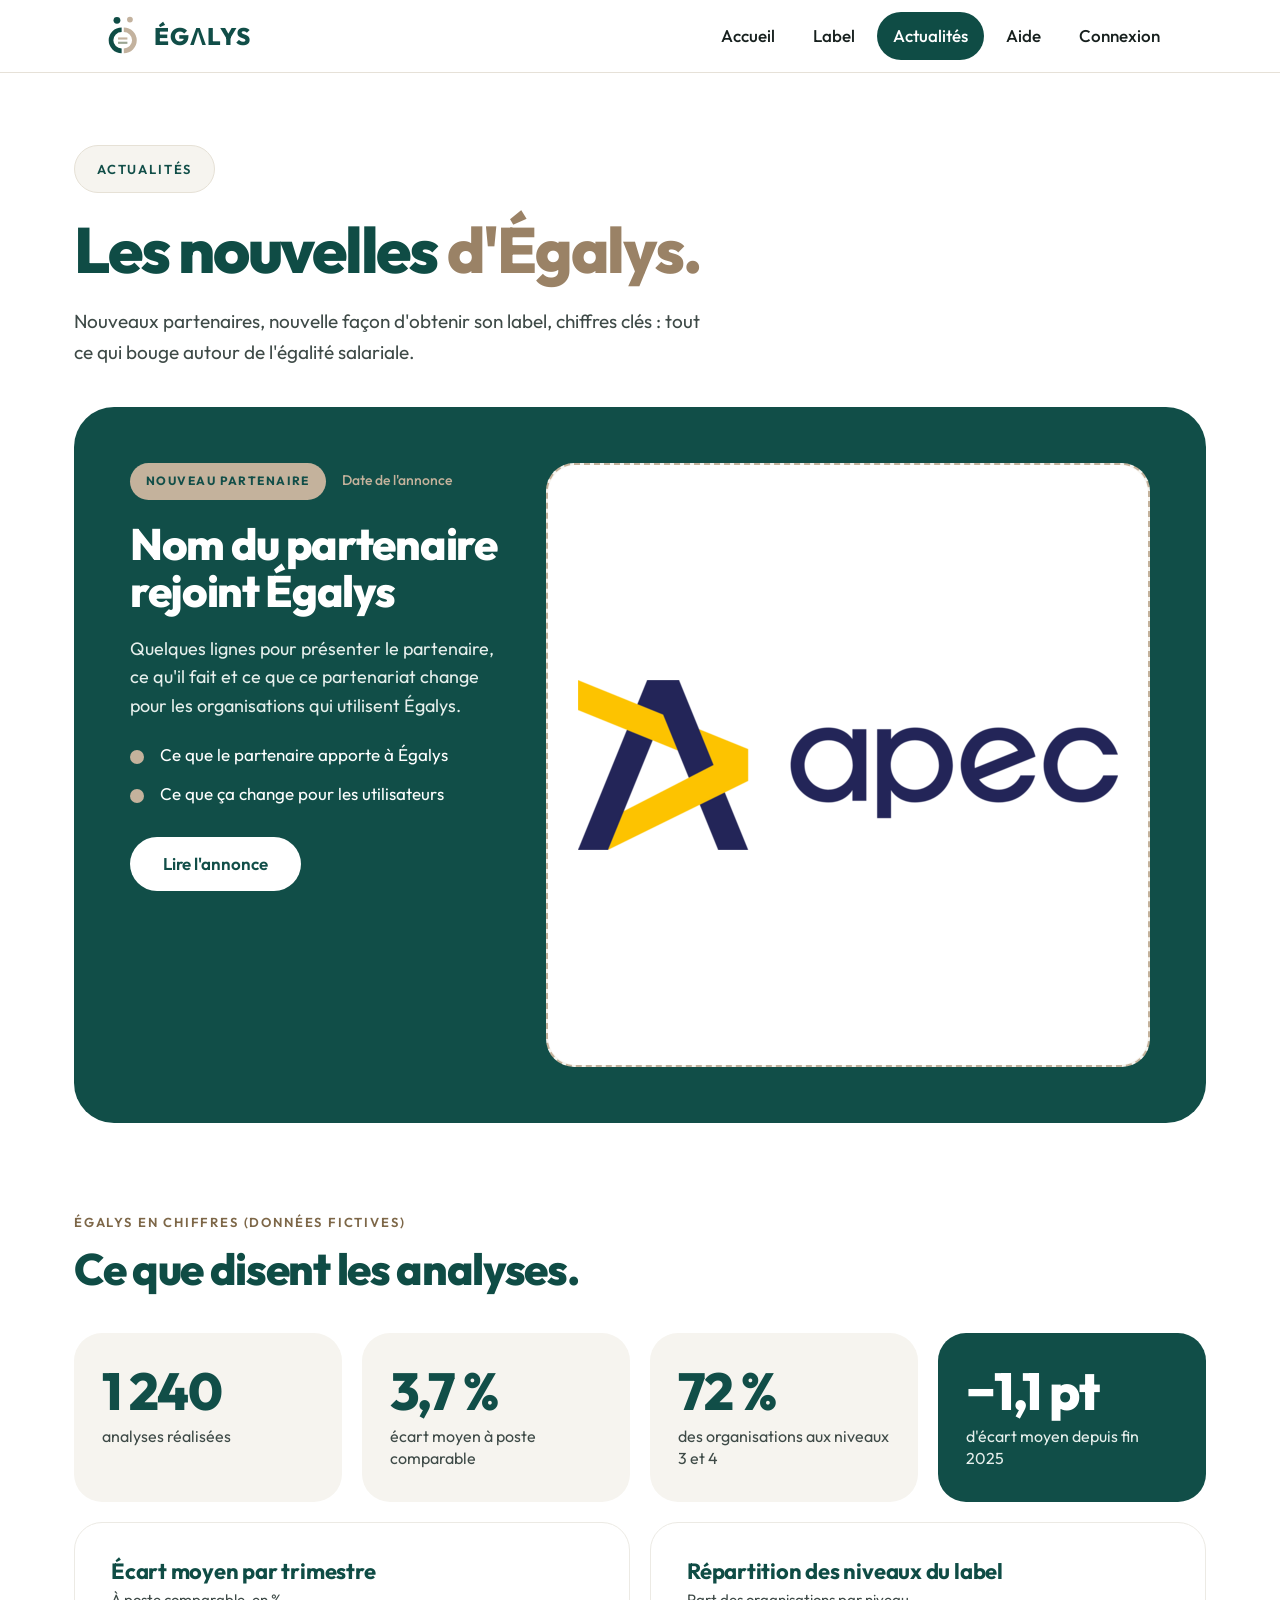
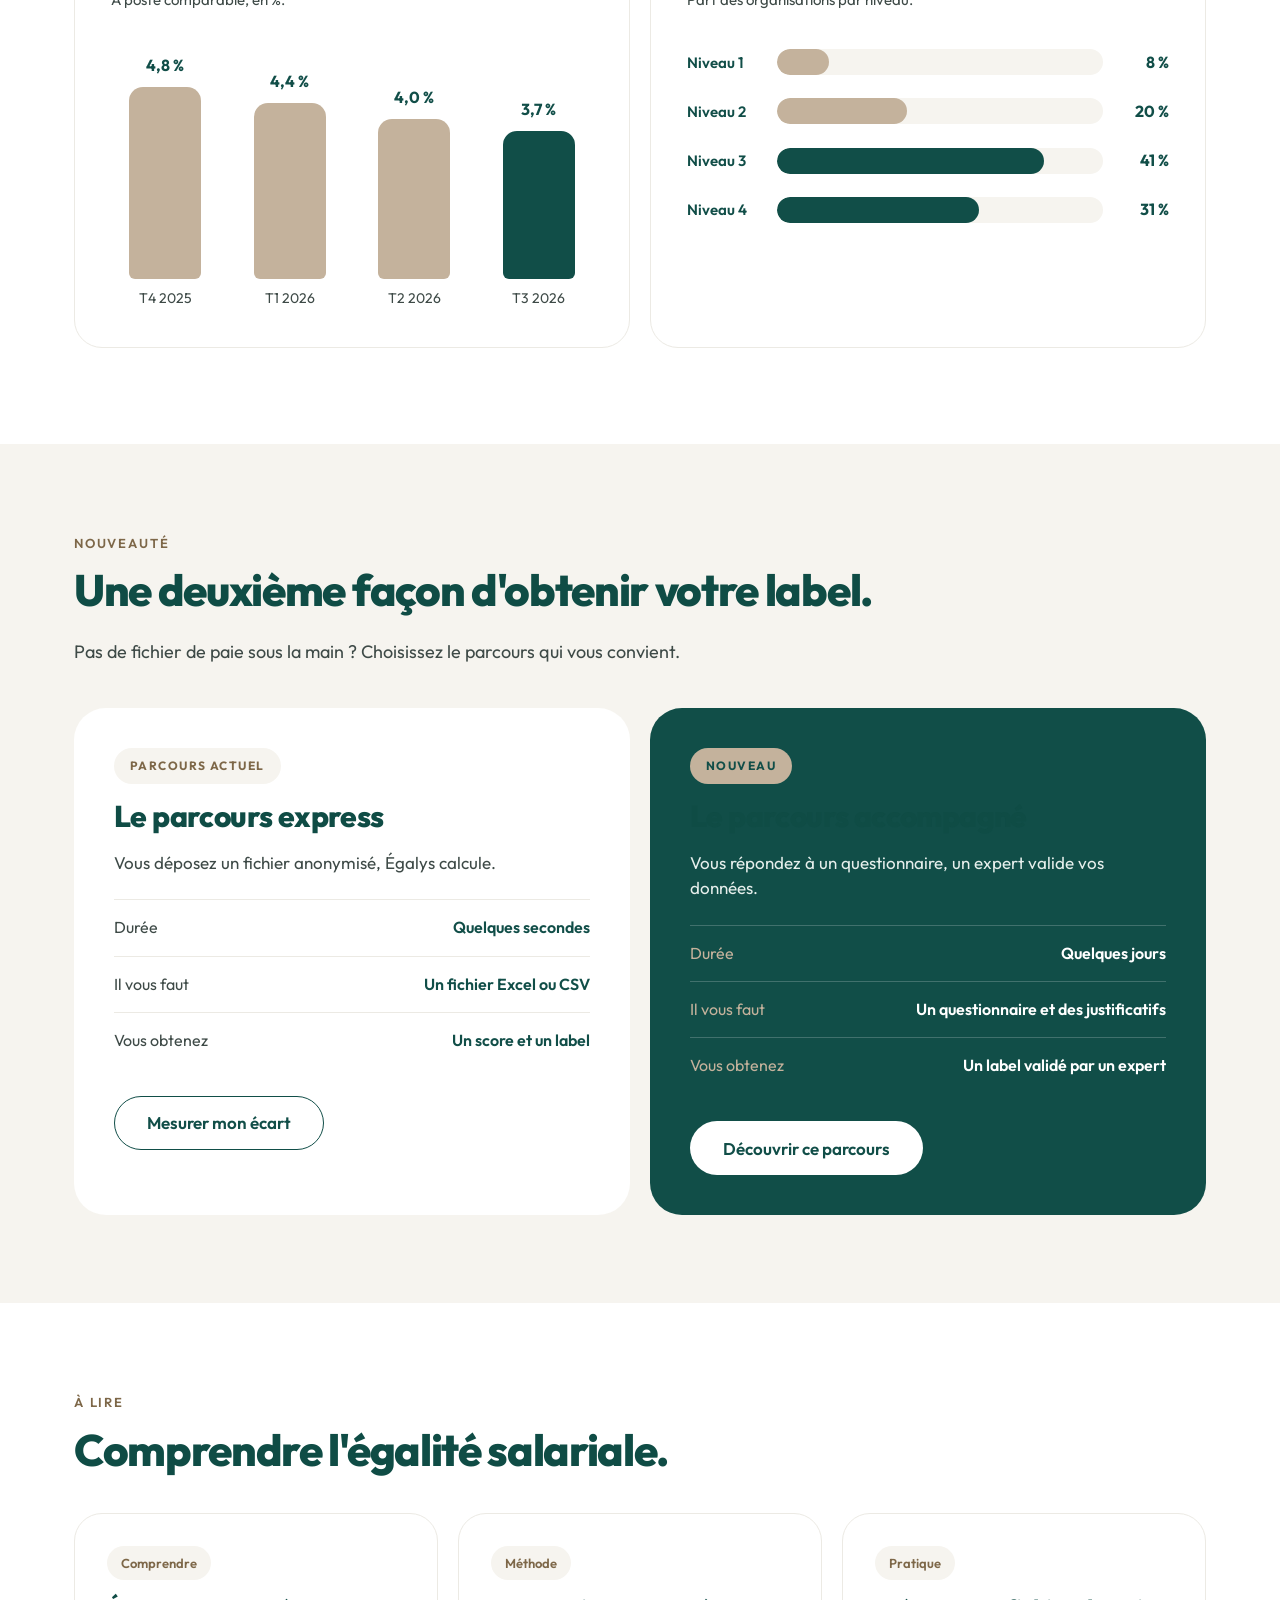
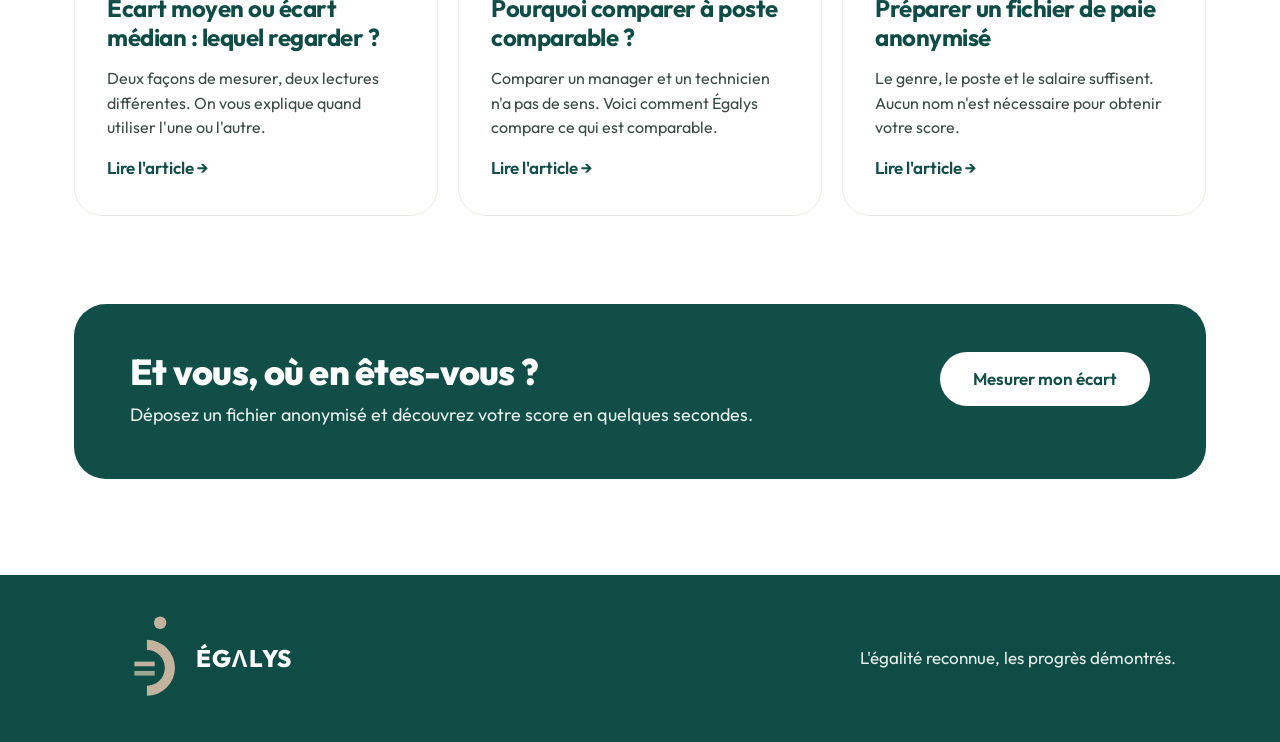
==== actualites.html @ 4d16e264 "Ajout : actualités" ====
<!DOCTYPE html>
<html lang="fr">
<head>
  <meta charset="UTF-8">
  <meta name="viewport" content="width=device-width, initial-scale=1">
  <title>Égalys – Actualités</title>
  <link rel="preconnect" href="https://fonts.googleapis.com">
  <link rel="preconnect" href="https://fonts.gstatic.com" crossorigin>
  <link href="https://fonts.googleapis.com/css2?family=Outfit:wght@400;500;600;700;800&display=swap" rel="stylesheet">
  <link rel="stylesheet" href="login.css">
  <link rel="stylesheet" href="style.css">
</head>
<body>

  <header>
      <div class="w">
        <nav aria-label="Navigation principale">
          <a class="brand" href="index.html" aria-label="Égalys, label">
            <img src="logo.svg" alt="Logo Egalys">
            <span aria-hidden="true">ÉGΛLYS</span></a>
          <div class="nl">
            <a href="/">Accueil</a>
            <a href="label.html">Label</a>
            <a href="actualites.html" class="on" aria-current="page">Actualités</a>
            <a href="aide.html">Aide</a>
            <a href="login.html">Connexion</a>
          </div>
        </nav>
      </div>
    </header>

  <main>

    <section class="container intro">
      <span class="badge">ACTUALITÉS</span>
      <h1 class="intro__title">Les nouvelles <span class="accent">d'Égalys.</span></h1>
      <p class="intro__text">Nouveaux partenaires, nouvelle façon d'obtenir son label, chiffres clés : tout ce qui bouge autour de l'égalité salariale.</p>
    </section>

    <section class="container section section--tight" aria-labelledby="partner-title">
      <article class="partner">
        <div class="partner__content">
          <p class="partner__meta">
            <span class="partner__tag">NOUVEAU PARTENAIRE</span>
            <span class="partner__date">Date de l'annonce</span>
          </p>
          <h2 id="partner-title" class="partner__title">Nom du partenaire rejoint Égalys</h2>
          <p class="partner__text">Quelques lignes pour présenter le partenaire, ce qu'il fait et ce que ce partenariat change pour les organisations qui utilisent Égalys.</p>
          <ul class="partner__points">
            <li>Ce que le partenaire apporte à Égalys</li>
            <li>Ce que ça change pour les utilisateurs</li>
          </ul>
          <a href="#" class="btn btn--light">Lire l'annonce</a>
        </div>
        <div class="partner__logo" role="img" aria-label="Emplacement du logo du partenaire">
          <img src="apec.png" alt="Logo apec">
        </div>
      </article>
    </section>

    <section class="container section" aria-labelledby="stats-title">
      <p class="eyebrow">ÉGALYS EN CHIFFRES (DONNÉES FICTIVES)</p>
      <h2 id="stats-title" class="section__title">Ce que disent les analyses.</h2>

      <div class="stats">
        <div class="stat">
          <span class="stat__value">1 240</span>
          <span class="stat__label">analyses réalisées</span>
        </div>
        <div class="stat">
          <span class="stat__value">3,7 %</span>
          <span class="stat__label">écart moyen à poste comparable</span>
        </div>
        <div class="stat">
          <span class="stat__value">72 %</span>
          <span class="stat__label">des organisations aux niveaux 3 et 4</span>
        </div>
        <div class="stat stat--dark">
          <span class="stat__value">−1,1 pt</span>
          <span class="stat__label">d'écart moyen depuis fin 2025</span>
        </div>
      </div>

      <div class="charts">
        <div class="chart-card">
          <h3 class="chart-card__title">Écart moyen par trimestre</h3>
          <p class="chart-card__sub">À poste comparable, en %.</p>
          <div class="vbars">
            <div class="vbar">
              <span class="vbar__value">4,8 %</span>
              <span class="vbar__bar vbar__bar--1"></span>
              <span class="vbar__label">T4 2025</span>
            </div>
            <div class="vbar">
              <span class="vbar__value">4,4 %</span>
              <span class="vbar__bar vbar__bar--2"></span>
              <span class="vbar__label">T1 2026</span>
            </div>
            <div class="vbar">
              <span class="vbar__value">4,0 %</span>
              <span class="vbar__bar vbar__bar--3"></span>
              <span class="vbar__label">T2 2026</span>
            </div>
            <div class="vbar">
              <span class="vbar__value">3,7 %</span>
              <span class="vbar__bar vbar__bar--4 vbar__bar--accent"></span>
              <span class="vbar__label">T3 2026</span>
            </div>
          </div>
        </div>

        <div class="chart-card">
          <h3 class="chart-card__title">Répartition des niveaux du label</h3>
          <p class="chart-card__sub">Part des organisations par niveau.</p>
          <div class="hbars">
            <div class="hbar">
              <span class="hbar__label">Niveau 1</span>
              <span class="hbar__track"><span class="hbar__fill hbar__fill--n1"></span></span>
              <span class="hbar__value">8 %</span>
            </div>
            <div class="hbar">
              <span class="hbar__label">Niveau 2</span>
              <span class="hbar__track"><span class="hbar__fill hbar__fill--n2"></span></span>
              <span class="hbar__value">20 %</span>
            </div>
            <div class="hbar">
              <span class="hbar__label">Niveau 3</span>
              <span class="hbar__track"><span class="hbar__fill hbar__fill--n3"></span></span>
              <span class="hbar__value">41 %</span>
            </div>
            <div class="hbar">
              <span class="hbar__label">Niveau 4</span>
              <span class="hbar__track"><span class="hbar__fill hbar__fill--n4"></span></span>
              <span class="hbar__value">31 %</span>
            </div>
          </div>
        </div>
      </div>
    </section>

    <section class="band" aria-labelledby="method-title">
      <div class="container">
        <p class="eyebrow">NOUVEAUTÉ</p>
        <h2 id="method-title" class="section__title">Une deuxième façon d'obtenir votre label.</h2>
        <p class="band__intro">Pas de fichier de paie sous la main ? Choisissez le parcours qui vous convient.</p>

        <div class="methods">
          <article class="method">
            <span class="method__tag">PARCOURS ACTUEL</span>
            <h3 class="method__title">Le parcours express</h3>
            <p class="method__text">Vous déposez un fichier anonymisé, Égalys calcule.</p>
            <dl class="method__facts">
              <div class="method__fact"><dt>Durée</dt><dd>Quelques secondes</dd></div>
              <div class="method__fact"><dt>Il vous faut</dt><dd>Un fichier Excel ou CSV</dd></div>
              <div class="method__fact"><dt>Vous obtenez</dt><dd>Un score et un label</dd></div>
            </dl>
            <a href="/analyser" class="btn btn--outline">Mesurer mon écart</a>
          </article>

          <article class="method method--new">
            <span class="method__tag method__tag--new">NOUVEAU</span>
            <h3 class="method__title">Le parcours accompagné</h3>
            <p class="method__text">Vous répondez à un questionnaire, un expert valide vos données.</p>
            <dl class="method__facts">
              <div class="method__fact"><dt>Durée</dt><dd>Quelques jours</dd></div>
              <div class="method__fact"><dt>Il vous faut</dt><dd>Un questionnaire et des justificatifs</dd></div>
              <div class="method__fact"><dt>Vous obtenez</dt><dd>Un label validé par un expert</dd></div>
            </dl>
            <a href="#" class="btn btn--light">Découvrir ce parcours</a>
          </article>
        </div>
      </div>
    </section>

    <section class="container section" aria-labelledby="articles-title">
      <p class="eyebrow">À LIRE</p>
      <h2 id="articles-title" class="section__title">Comprendre l'égalité salariale.</h2>

      <div class="articles">
        <article class="article">
          <span class="article__tag">Comprendre</span>
          <h3 class="article__title">Écart moyen ou écart médian : lequel regarder ?</h3>
          <p class="article__text">Deux façons de mesurer, deux lectures différentes. On vous explique quand utiliser l'une ou l'autre.</p>
          <a href="#" class="article__link">Lire l'article</a>
        </article>
        <article class="article">
          <span class="article__tag">Méthode</span>
          <h3 class="article__title">Pourquoi comparer à poste comparable ?</h3>
          <p class="article__text">Comparer un manager et un technicien n'a pas de sens. Voici comment Égalys compare ce qui est comparable.</p>
          <a href="#" class="article__link">Lire l'article</a>
        </article>
        <article class="article">
          <span class="article__tag">Pratique</span>
          <h3 class="article__title">Préparer un fichier de paie anonymisé</h3>
          <p class="article__text">Le genre, le poste et le salaire suffisent. Aucun nom n'est nécessaire pour obtenir votre score.</p>
          <a href="#" class="article__link">Lire l'article</a>
        </article>
      </div>
    </section>

    <section class="container section section--last" aria-labelledby="cta-title">
      <div class="cta">
        <div>
          <h2 id="cta-title" class="cta__title">Et vous, où en êtes-vous ?</h2>
          <p class="cta__text">Déposez un fichier anonymisé et découvrez votre score en quelques secondes.</p>
        </div>
        <a href="/analyser" class="btn btn--light">Mesurer mon écart</a>
      </div>
    </section>

  </main>

  <footer>
      <div class="w">
        <span class="brand"
          ><img src="logo.svg" alt="Logo Egalys" />
          <span aria-hidden="true">ÉGΛLYS</span></span
        ><span>L'égalité reconnue, les progrès démontrés.</span>
      </div>
    </footer>

</body>
</html>
---- style.css ----
:root {
  box-sizing: border-box;
  padding-top: env(safe-area-inset-top, 0px);
  padding-bottom: env(safe-area-inset-bottom, 0px);
  --bg: #fff;
  --pt: #0f4c45;
  --pt2: #0a3732;
  --be: #c3b29e;
  --be2: #8f7a5e;
  --ca: #f7f5f0;
  --tx: #17201e;
  --mu: #4d5a57;
  --ln: #e6e1d8;
  color-scheme: light;
}
html {
  scroll-padding-top: env(safe-area-inset-top, 0px);
  font-size: 100%;
}
html.big {
  font-size: 118%;
}
* {
  box-sizing: border-box;
}
body {
  margin: 0;
  background: var(--bg);
  color: var(--tx);
  font:
    400 1.0625rem/1.7 Outfit,
    system-ui,
    sans-serif;
}
h1,
h2,
h3 {
  font-weight: 700;
  line-height: 1.12;
  margin: 0;
  letter-spacing: -0.02em;
  color: var(--pt);
}
a {
  color: var(--pt);
}
:focus-visible {
  outline: 3px solid var(--be2);
  outline-offset: 3px;
  border-radius: 4px;
}
.sr {
  position: absolute;
  width: 1px;
  height: 1px;
  overflow: hidden;
  clip: rect(0 0 0 0);
}
.skip {
  position: absolute;
  left: 12px;
  top: -60px;
  background: var(--pt);
  color: #fff;
  padding: 10px 16px;
  border-radius: 8px;
  z-index: 20;
}
.skip:focus {
  top: 12px;
}
.w {
  max-width: 1120px;
  margin: 0 auto;
  padding: 0 24px;
}
header {
  background: var(--bg);
  border-bottom: 1px solid var(--ln);
  position: sticky;
  top: 0;
  z-index: 10;
  padding-top: env(safe-area-inset-top, 0px);
}
nav {
  display: flex;
  align-items: center;
  justify-content: space-between;
  gap: 12px;
  min-height: 72px;
  flex-wrap: wrap;
  padding: 8px 0;
}
.brand {
  display: flex;
  align-items: center;
  gap: 10px;
  text-decoration: none;
  font:
    800 1.5rem Outfit,
    sans-serif;
  color: var(--pt);
  letter-spacing: 0.04em;
}
.brand img {
  width: 36px;
  height: auto;
  display: block;
}
.nl {
  display: flex;
  align-items: center;
  gap: 6px;
  flex-wrap: wrap;
}
.nl a {
  text-decoration: none;
  color: var(--tx);
  font-weight: 500;
  padding: 10px 16px;
  border-radius: 99px;
}
.nl a:hover {
  background: var(--ca);
}
.nl a.on {
  background: var(--pt);
  color: #fff;
}
.hero {
  display: grid;
  grid-template-columns: 1.2fr 1fr;
  gap: 56px;
  align-items: center;
  padding: 72px 0;
}
@media (max-width: 860px) {
  .hero {
    grid-template-columns: 1fr;
    padding: 40px 0;
    gap: 32px;
  }
  .hero .lg {
    order: -1;
    max-width: 260px;
  }
}
.tag {
  display: inline-block;
  background: var(--ca);
  color: var(--pt);
  font-weight: 600;
  font-size: 0.85rem;
  letter-spacing: 0.12em;
  text-transform: uppercase;
  padding: 8px 16px;
  border-radius: 99px;
  margin-bottom: 22px;
  border: 1px solid var(--ln);
}
.hero h1 {
  font-size: clamp(2.4rem, 5.6vw, 4.2rem);
  font-weight: 800;
}
.hero h1 span {
  color: var(--be2);
}
.hero p.l {
  font-size: 1.25rem;
  color: var(--mu);
  margin: 22px 0 34px;
  max-width: 540px;
}
.btn {
  display: inline-flex;
  align-items: center;
  gap: 10px;
  background: var(--pt);
  color: #fff;
  border: 2px solid var(--pt);
  padding: 15px 30px;
  border-radius: 99px;
  font:
    600 1.05rem Outfit,
    sans-serif;
  text-decoration: none;
  cursor: pointer;
  transition: background 0.15s;
}
.btn:hover {
  background: var(--pt2);
}
.btn.o {
  background: #fff;
  color: var(--pt);
}
.btn.o:hover {
  background: var(--ca);
}
.btns {
  display: flex;
  gap: 12px;
  flex-wrap: wrap;
}
.lg {
  background: var(--ca);
  border-radius: 36px;
  padding: 44px;
  display: grid;
  place-items: center;
  aspect-ratio: 1;
  max-width: 460px;
  justify-self: center;
  width: 100%;
}
.lg img {
  width: 100%;
  max-width: 300px;
  height: auto;
}
.sec {
  padding: 72px 0;
}
.sec.ca {
  background: var(--ca);
}
.k {
  display: block;
  color: var(--be2);
  font-weight: 700;
  letter-spacing: 0.14em;
  text-transform: uppercase;
  font-size: 0.85rem;
  margin-bottom: 12px;
}
h2 {
  font-size: clamp(1.9rem, 3.8vw, 2.8rem);
}
.sub {
  color: var(--mu);
  font-size: 1.15rem;
  max-width: 620px;
  margin: 14px 0 0;
}
.cards {
  display: grid;
  grid-template-columns: repeat(auto-fit, minmax(260px, 1fr));
  gap: 20px;
  margin-top: 40px;
}
.cd {
  background: #fff;
  border: 1px solid var(--ln);
  border-radius: 24px;
  padding: 32px;
}
.sec.ca .cd {
  border-color: transparent;
}
.cd .n {
  width: 48px;
  height: 48px;
  border-radius: 50%;
  background: var(--pt);
  color: #fff;
  display: grid;
  place-items: center;
  font-weight: 700;
  font-size: 1.2rem;
  margin-bottom: 18px;
}
.cd h3 {
  font-size: 1.4rem;
  margin-bottom: 8px;
}
.cd p {
  margin: 0;
  color: var(--mu);
}
.assure {
  display: flex;
  gap: 18px;
  align-items: flex-start;
  background: var(--pt);
  color: #fff;
  border-radius: 28px;
  padding: 36px;
  margin-top: 40px;
}
.assure svg {
  flex: none;
  width: 44px;
  height: 44px;
}
.assure h3 {
  color: #fff;
  font-size: 1.5rem;
  margin-bottom: 6px;
}
.assure p {
  margin: 0;
  color: #e8f0ee;
}
.ph {
  padding: 56px 0 16px;
}
.ph h1 {
  font-size: clamp(2.2rem, 5vw, 3.5rem);
  font-weight: 800;
}
.lv {
  display: grid;
  gap: 16px;
  margin-top: 32px;
}
.lr {
  display: grid;
  grid-template-columns: 72px 1fr auto;
  gap: 20px;
  align-items: center;
  border: 1px solid var(--ln);
  border-radius: 24px;
  padding: 24px 28px;
  background: #fff;
}
.lr .d {
  width: 56px;
  height: 56px;
  border-radius: 50%;
  display: grid;
  place-items: center;
  font-weight: 800;
  font-size: 1.3rem;
  color: #fff;
}
.lr h3 {
  font-size: 1.5rem;
}
.lr p {
  margin: 2px 0 0;
  color: var(--mu);
}
.lr .s {
  font-weight: 700;
  background: var(--ca);
  color: var(--pt);
  padding: 8px 16px;
  border-radius: 99px;
  white-space: nowrap;
  border: 3px solid var(--ln);
}
@media (max-width: 767px) {
  .w {
    padding: 0 18px;
  }

  nav {
    flex-direction: column;
    align-items: stretch;
    padding: 12px 0;
  }

  .brand {
    justify-content: center;
  }

  .nl {
    display: grid;
    grid-template-columns: repeat(2, minmax(0, 1fr));
    gap: 8px;
  }

  .nl a {
    text-align: center;
    padding: 10px 12px;
  }

  .hero {
    grid-template-columns: 1fr;
    padding: 36px 0 48px;
    gap: 24px;
  }

  .hero h1 {
    font-size: clamp(2.2rem, 10vw, 3rem);
  }

  .hero p.l {
    font-size: 1.05rem;
    margin-bottom: 24px;
  }

  .btns {
    flex-direction: column;
  }

  .btn {
    width: 100%;
    justify-content: center;
  }

  .lg {
    max-width: 100%;
    padding: 24px;
  }

  .cards {
    grid-template-columns: 1fr;
  }

  .top,
  .two,
  .kv {
    grid-template-columns: 1fr;
  }

  .pn {
    padding: 24px 20px;
  }

  .big {
    font-size: clamp(3.5rem, 22vw, 5.5rem);
  }

  .tw {
    padding: 16px;
    overflow-x: auto;
  }

  table {
    min-width: 620px;
  }

  footer .w {
    flex-direction: column;
    text-align: center;
  }

  footer .w img {
    width: 28px;
    height: auto;
  }

  .partner-card {
    flex-basis: 220px;
    height: 160px;
  }

  .lr {
    grid-template-columns: 56px 1fr;
  }
  .lr .s {
    grid-column: 1/-1;
    justify-self: start;
  }
}

@media (min-width: 768px) and (max-width: 1023px) {
  .hero {
    grid-template-columns: 1fr 1fr;
    gap: 28px;
  }

  .cards {
    grid-template-columns: repeat(2, minmax(0, 1fr));
  }

  .top {
    grid-template-columns: 1fr;
  }

  .partner-card {
    flex-basis: 230px;
    height: 180px;
  }
}

@media (min-width: 1024px) {
  .hero {
    grid-template-columns: 1.2fr 1fr;
  }
}

.l1 {
  background: var(--be2);
  border: 3px solid var(--be);
}
.l2 {
  background: #6f8f86;
  border: 3px solid var(--mu);
}
.l3 {
  background: #2c6b62;
  border: 3px solid var(--pt);
}
.l4 {
  background: var(--pt);
  border: 3px solid var(--pt2);
}
.drop {
  display: block;
  border: 2.5px dashed var(--pt);
  background: var(--ca);
  border-radius: 28px;
  padding: 52px 24px;
  text-align: center;
  cursor: pointer;
  margin-top: 28px;
}
.drop:hover,
.drop.o {
  background: #efeadf;
}
.drop h3 {
  font-size: 1.7rem;
}
.drop p {
  margin: 8px 0 0;
  color: var(--mu);
}
.fmt {
  background: var(--ca);
  border-radius: 20px;
  padding: 22px 26px;
  margin: 20px 0 40px 0;
}
.fmt code {
  display: block;
  font:
    500 0.95rem ui-monospace,
    Menlo,
    monospace;
  white-space: pre;
  overflow-x: auto;
  margin-top: 8px;
}
#err {
  color: #a12a1a;
  font-weight: 600;
  margin-top: 16px;
}
#res {
  padding: 0.5rem 0 80px;
}
.top {
  display: grid;
  grid-template-columns: 1fr 1fr;
  gap: 20px;
}
@media (max-width: 800px) {
  .top {
    grid-template-columns: 1fr;
  }
}
.pn {
  border: 1px solid var(--ln);
  border-radius: 28px;
  padding: 36px;
  background: #fff;
}
.pn.g {
  background: var(--pt);
  border-color: var(--pt);
  color: #fff;
}
.pn.g .k {
  color: var(--be);
}
.big {
  font:
    800 clamp(5rem, 12vw, 8rem)/0.9 Outfit,
    sans-serif;
  letter-spacing: -0.05em;
}
.big small {
  font-size: 0.25em;
  font-weight: 500;
  opacity: 0.8;
  letter-spacing: 0;
}
.pbar {
  height: 14px;
  background: rgba(255, 255, 255, 0.2);
  border-radius: 99px;
  margin: 26px 0 10px;
  overflow: hidden;
}
.pbar i {
  display: block;
  height: 100%;
  width: 0;
  background: var(--be);
  border-radius: 99px;
  transition: width 1.2s ease;
}
.lbl {
  display: inline-block;
  background: #fff;
  color: var(--pt);
  font-weight: 800;
  font-size: 1.3rem;
  padding: 10px 22px;
  border-radius: 99px;
  margin-top: 12px;
}
#msg {
  margin: 16px 0 0;
  color: #e8f0ee;
}
.kv {
  display: grid;
  grid-template-columns: 1fr 1fr;
  gap: 22px 14px;
  margin-bottom: 28px;
}
.kv b {
  display: block;
  font-size: 2rem;
  font-weight: 700;
  color: var(--pt);
  line-height: 1.1;
}
.kv span {
  font-size: 0.95rem;
  color: var(--mu);
}
.bar {
  display: flex;
  align-items: center;
  gap: 12px;
  margin: 12px 0;
  font-weight: 500;
}
.bar i {
  display: block;
  height: 30px;
  border-radius: 8px;
}
.tw {
  overflow-x: auto;
  margin-top: 28px;
  border: 1px solid var(--ln);
  border-radius: 24px;
  padding: 28px;
}
table {
  width: 100%;
  border-collapse: collapse;
}
th {
  font-size: 0.85rem;
  color: var(--mu);
  text-align: right;
  padding: 10px;
  border-bottom: 2px solid var(--ln);
  font-weight: 600;
}
td {
  padding: 14px 10px;
  text-align: right;
  border-bottom: 1px solid var(--ln);
  white-space: nowrap;
}
th:first-child,
td:first-child {
  text-align: left;
}
.two {
  display: grid;
  grid-template-columns: 1fr 1fr;
  gap: 20px;
  margin-top: 32px;
}
@media (max-width: 800px) {
  .two {
    grid-template-columns: 1fr;
  }
}
.two h3 {
  font-size: 1.45rem;
  margin-bottom: 10px;
}
.two p,
.two li {
  color: var(--mu);
  margin: 0 0 8px;
}
.two ul {
  padding-left: 20px;
  margin: 0;
}
details {
  border: 1px solid var(--ln);
  border-radius: 18px;
  padding: 18px 24px;
  margin-top: 12px;
  background: #fff;
}
summary {
  font-weight: 600;
  cursor: pointer;
  color: var(--pt);
  font-size: 1.1rem;
}
details p {
  color: var(--mu);
  margin: 10px 0 0;
}
footer {
  background: var(--pt);
  color: #e8f0ee;
  padding: 40px 0;
  margin-top: 0;
}
footer .w {
  display: flex;
  justify-content: space-between;
  gap: 16px;
  flex-wrap: wrap;
  align-items: center;
}
footer .w img {
    width: 25%;
    height: 25%;
}
footer .brand {
  color: #fff;
}
@media print {
  header,
  footer,
  .drop,
  .btn,
  .fmt {
    display: none;
  }
}
.partners-sec {
  padding: 60px 0;
  overflow: hidden;
}
.marquee-wrapper {
  display: flex;
  flex-direction: column;
  gap: 16px;
  margin-top: 36px;
}

.marquee-container {
  width: 100%;
  overflow: hidden;
  position: relative;
  mask-image: linear-gradient(
    to right,
    transparent,
    black 8%,
    black 92%,
    transparent
  );
  -webkit-mask-image: linear-gradient(
    to right,
    transparent,
    black 8%,
    black 92%,
    transparent
  );
}
.marquee-track {
  display: flex;
  gap: 20px;
  width: max-content;
  will-change: transform;
}
.marquee-track.left {
  animation: marqueeLeft 30s linear infinite;
}
.marquee-track.right {
  animation: marqueeRight 30s linear infinite;
}
@keyframes marqueeLeft {
  0% {
    transform: translateX(0);
  }
  100% {
    transform: translateX(-50%);
  }
}
@keyframes marqueeRight {
  0% {
    transform: translateX(-50%);
  }
  100% {
    transform: translateX(0);
  }
}
.partner-card {
  flex: 0 0 260px;
  height: 200px;
  background: var(--ca);
  border: 1px solid var(--ln);
  border-radius: 16px;
  display: flex;
  align-items: center;
  justify-content: center;
  padding: 16px;
  transition: border-color 0.4s ease, transform 0.4s ease;
}
.partner-card:hover {
  border-color: var(--be2);
  transform: translateY(-2px);
}
.partner-card img {
  max-width: 100%;
  max-height: 100%;
  object-fit: contain;
  filter: grayscale(100%);
  opacity: 0.4;
  transition: filter 0.4s ease, opacity 0.4s ease;
}
.partner-card.active {
  border-color: var(--be2);
}
.partner-card.active img {
  filter: grayscale(0%);
  opacity: 1;
}
.logo-placeholder {
  width: 100%;
  height: 100%;
  background-color: #eae6df;
  border-radius: 10px;
  display: flex;
  align-items: center;
  justify-content: center;
  color: var(--mu);
  font-weight: 600;
  font-size: 0.95rem;
  border: 1.5px dashed #c3b29e;
  transition: background-color 0.4s ease, color 0.4s ease;
}
.partner-card.active .logo-placeholder {
  background-color: #fff;
  color: var(--pt);
  border-color: var(--pt);
}

:root {
  --green: #114E48;
  --beige: #C4B29C;
  --sage: #9BAA97;
  --sand: #F6F4EF;
  --gold: #9A8266;
  --gold-dark: #7D6748;
  --text-soft: #3E4A47;
  --border: #D9D4C8;
  --border-light: #ECEAE4;
  --white: #FFFFFF;
  --font: 'Outfit', sans-serif;
}

*,
*::before,
*::after {
  box-sizing: border-box;
}
 
body {
  margin: 0;
  min-height: 100vh;
  display: flex;
  flex-direction: column;
  background: var(--white);
  color: var(--green);
  font-family: var(--font);
}
 
a {
  color: var(--gold-dark);
  text-decoration: none;
}
 
a:hover {
  color: var(--green);
  text-decoration: underline;
}
 
a:focus-visible,
button:focus-visible,
input:focus-visible {
  outline: 3px solid var(--beige);
  outline-offset: 2px;
}
 
.container {
  width: 100%;
  max-width: 1180px;
  margin: 0 auto;
  padding: 0 24px;
}

.header {
  height: 88px;
  border-bottom: 1px solid var(--border-light);
  display: flex;
  align-items: center;
}
 
.header__inner {
  display: flex;
  align-items: center;
  justify-content: space-between;
  gap: 24px;
}
 
.brand {
  display: flex;
  align-items: center;
  gap: 14px;
  color: var(--green);
}
 
.brand:hover {
  text-decoration: none;
  color: var(--green);
}
 
.brand__name {
  font-size: 26px;
  font-weight: 800;
  letter-spacing: 0.04em;
}
 
.nav {
  display: flex;
  align-items: center;
  gap: 8px;
  font-size: 17px;
  font-weight: 500;
}
 
.nav__link {
  padding: 14px 22px;
  border-radius: 999px;
  color: var(--green);
}
 
.nav__link:hover {
  background: var(--sand);
  color: var(--green);
  text-decoration: none;
}
 
.nav__link--outline {
  padding: 11px 20px;
  border: 1.5px solid var(--green);
  font-size: 15px;
  font-weight: 600;
}
 
.nav__link--active {
  padding: 14px 26px;
  background: var(--green);
  color: var(--white);
  font-weight: 600;
}
 
.nav__link--active:hover {
  background: var(--green);
  color: var(--white);
}

.login {
  flex: 1;
  display: flex;
  align-items: center;
  gap: 72px;
  padding-top: 72px;
  padding-bottom: 72px;
}
 
.login__form-side {
  flex: 1 1 480px;
  max-width: 520px;
  display: flex;
  flex-direction: column;
  gap: 28px;
}
 
.login__visual {
  flex: 1 1 460px;
}

.badge {
  align-self: flex-start;
  padding: 12px 22px;
  background: var(--sand);
  border: 1px solid #E6E1D6;
  border-radius: 999px;
  font-size: 13px;
  font-weight: 600;
  letter-spacing: 0.14em;
}
 
.login__title {
  margin: 0;
  font-size: 56px;
  line-height: 1.04;
  font-weight: 800;
  letter-spacing: -0.03em;
}
 
.login__title-accent {
  color: var(--gold);
}
 
.login__intro {
  margin: 0;
  font-size: 18px;
  line-height: 1.6;
  color: var(--text-soft);
}
 
.login__switch {
  margin: 0;
  font-size: 16px;
  color: var(--text-soft);
}
 
.link--small {
  font-size: 14px;
  font-weight: 500;
}
 
.link--strong {
  font-weight: 600;
  color: var(--green);
  text-decoration: underline;
}

.form {
  display: flex;
  flex-direction: column;
  gap: 20px;
  margin-top: 4px;
}
 
.field {
  display: flex;
  flex-direction: column;
  gap: 8px;
}
 
.field__row {
  display: flex;
  align-items: center;
  justify-content: space-between;
}
 
.field__label {
  font-size: 15px;
  font-weight: 600;
}
 
.field__input {
  height: 58px;
  padding: 0 22px;
  border: 1.5px solid var(--border);
  border-radius: 18px;
  background: var(--white);
  font-family: var(--font);
  font-size: 17px;
  color: var(--green);
}
 
.field__input:focus {
  border-color: var(--green);
}
 
.field__input::placeholder {
  color: #8A938F;
}
 
.checkbox {
  display: flex;
  align-items: center;
  gap: 12px;
  font-size: 15px;
  color: var(--text-soft);
}
 
.checkbox__input {
  width: 22px;
  height: 22px;
  margin: 0;
  accent-color: var(--green);
}
 
.button {
  height: 58px;
  margin-top: 4px;
  border: 0;
  border-radius: 999px;
  background: var(--green);
  color: var(--white);
  font-family: var(--font);
  font-size: 18px;
  font-weight: 600;
  cursor: pointer;
  transition: background 0.2s ease;
}
 
.button:hover {
  background: #0B3A36;
}

.visual-card {
  min-height: 440px;
  padding: 48px;
  display: flex;
  flex-direction: column;
  align-items: center;
  justify-content: center;
  gap: 28px;
  background: var(--sand);
  border-radius: 40px;
}
 
.visual-card__tagline {
  margin: 0;
  font-size: 22px;
  font-weight: 600;
  text-align: center;
  letter-spacing: -0.01em;
}
 
.footer {
  background: var(--green);
  color: var(--white);
}
 
.footer__inner {
  height: 104px;
  display: flex;
  align-items: center;
  justify-content: space-between;
  gap: 24px;
}
 
.footer__brand {
  display: flex;
  align-items: center;
  gap: 14px;
}

.footer__brand-logo {
  display: block;
  width: 30px;
  height: 34px;
  flex-shrink: 0;
}
 
.footer__name {
  font-size: 24px;
  font-weight: 800;
  letter-spacing: 0.04em;
}
 
.footer__tagline {
  font-size: 16px;
}

@media (max-width: 960px) {
  .login {
    flex-direction: column;
    align-items: stretch;
    gap: 48px;
    padding-top: 48px;
    padding-bottom: 48px;
  }
 
  .login__form-side {
    max-width: none;
  }
 
  .login__visual {
    display: none;
  }
 
  .nav__link:not(.nav__link--outline):not(.nav__link--active) {
    display: none;
  }
}
 
@media (max-width: 520px) {
  .login__title {
    font-size: 40px;
  }
 
  .brand__name {
    font-size: 22px;
  }
 
  .footer__inner {
    flex-direction: column;
    justify-content: center;
    gap: 8px;
    text-align: center;
  }
}
 
@media (prefers-reduced-motion: reduce) {
  .button {
    transition: none;
  }
}

.nav__link--login {
  padding: 12px 26px;
  border: 1.5px solid var(--green);
  font-weight: 600;
}
 
.register__form-side {
  max-width: 540px;
}
 
.form__row {
  display: flex;
  gap: 16px;
}
 
.form__row .field {
  flex: 1;
  min-width: 0;
}
 
.form__row .field__input {
  width: 100%;
}
 
.checkbox--top {
  align-items: flex-start;
  line-height: 1.5;
}
 
.checkbox--top .checkbox__input {
  flex: none;
  margin-top: 1px;
}

.steps-card {
  padding: 48px;
  display: flex;
  flex-direction: column;
  gap: 32px;
  background: var(--sand);
  border-radius: 40px;
}
 
.steps-card__head {
  display: flex;
  flex-direction: column;
  gap: 12px;
}
 
.steps-card__eyebrow {
  font-size: 13px;
  font-weight: 600;
  letter-spacing: 0.14em;
  color: var(--gold-dark);
}
 
.steps-card__title {
  margin: 0;
  font-size: 34px;
  line-height: 1.1;
  font-weight: 800;
  letter-spacing: -0.02em;
}
 
.steps {
  list-style: none;
  margin: 0;
  padding: 0;
  display: flex;
  flex-direction: column;
  gap: 16px;
}
 
.step {
  display: flex;
  align-items: flex-start;
  gap: 18px;
  padding: 22px 24px;
  background: var(--white);
  border-radius: 24px;
}
 
.step__number {
  flex: none;
  width: 44px;
  height: 44px;
  border-radius: 50%;
  background: var(--green);
  color: var(--white);
  display: flex;
  align-items: center;
  justify-content: center;
  font-size: 18px;
  font-weight: 700;
}
 
.step__title {
  font-size: 20px;
  font-weight: 700;
  letter-spacing: -0.01em;
}
 
.step__text {
  margin-top: 4px;
  font-size: 15px;
  line-height: 1.5;
  color: var(--text-soft);
}

@media (max-width: 960px) {
  .register__form-side {
    max-width: none;
  }
}
 
@media (max-width: 520px) {
  .form__row {
    flex-direction: column;
    gap: 20px;
  }
}

/* ==========================================================
   actualites.css : s'ajoute à login.css (à charger après lui).
   login.css fournit les variables, le header, le footer, .badge…
   ========================================================== */

/* ========== Nav : « Connexion » en bouton contour ========== */
.nav__link--login {
  padding: 12px 26px;
  border: 1.5px solid var(--green);
  font-weight: 600;
}

/* ========== Boutons (liens) ========== */
.btn {
  display: inline-flex;
  align-items: center;
  justify-content: center;
  align-self: flex-start;
  height: 54px;
  padding: 0 32px;
  border-radius: 999px;
  border: 1.5px solid transparent;
  font-size: 17px;
  font-weight: 600;
  transition: background 0.2s ease, color 0.2s ease;
}

.btn:hover {
  text-decoration: none;
}

.btn--light {
  background: var(--white);
  color: var(--green);
}

.btn--light:hover {
  background: var(--sand);
  color: var(--green);
}

.btn--outline {
  border-color: var(--green);
  color: var(--green);
  background: transparent;
}

.btn--outline:hover {
  background: var(--green);
  color: var(--white);
}

/* ========== Sections génériques ========== */
.accent {
  color: var(--gold);
}

.section {
  padding-top: 88px;
}

.section--tight {
  padding-top: 40px;
}

.section--last {
  padding-bottom: 96px;
}

.eyebrow {
  margin: 0 0 12px;
  font-size: 13px;
  font-weight: 600;
  letter-spacing: 0.14em;
  color: var(--gold-dark);
}

.section__title {
  margin: 0 0 40px;
  font-size: 44px;
  line-height: 1.08;
  font-weight: 800;
  letter-spacing: -0.03em;
}

/* ========== Intro ========== */
.intro {
  padding-top: 72px;
  display: flex;
  flex-direction: column;
  align-items: flex-start;
  gap: 24px;
}

.intro__title {
  margin: 0;
  max-width: 800px;
  font-size: 64px;
  line-height: 1.02;
  font-weight: 800;
  letter-spacing: -0.035em;
}

.intro__text {
  margin: 0;
  max-width: 640px;
  font-size: 19px;
  line-height: 1.6;
  color: var(--text-soft);
}

/* ========== Dernier partenaire ========== */
.partner {
  display: flex;
  align-items: stretch;
  gap: 48px;
  padding: 56px;
  background: var(--green);
  color: var(--white);
  border-radius: 40px;
}

.partner__content {
  flex: 1 1 55%;
  display: flex;
  flex-direction: column;
  gap: 20px;
}

.partner__meta {
  margin: 0;
  display: flex;
  flex-wrap: wrap;
  align-items: center;
  gap: 16px;
  font-size: 14px;
}

.partner__tag {
  padding: 8px 16px;
  border-radius: 999px;
  background: var(--beige);
  color: var(--green);
  font-weight: 700;
  letter-spacing: 0.12em;
  font-size: 12px;
}

.partner__date {
  color: var(--beige);
  font-weight: 500;
}

.partner__title {
  margin: 0;
  font-size: 44px;
  line-height: 1.08;
  font-weight: 800;
  letter-spacing: -0.03em;
  color: white;
}

.partner__text {
  margin: 0;
  font-size: 18px;
  line-height: 1.6;
  color: #E6EFEC;
}

.partner__points {
  margin: 0 0 8px;
  padding: 0;
  list-style: none;
  display: flex;
  flex-direction: column;
  gap: 10px;
  font-size: 17px;
}

.partner__points li {
  position: relative;
  padding-left: 30px;
}

.partner__points li::before {
  content: "";
  position: absolute;
  left: 0;
  top: 9px;
  width: 14px;
  height: 14px;
  border-radius: 50%;
  background: var(--beige);
}

.partner__logo {
  flex: 1 1 40%;
  min-height: 280px;
  display: flex;
  align-items: center;
  justify-content: center;
  background: var(--sand);
  border: 2px dashed var(--beige);
  border-radius: 28px;
}

.partner__logo img {
  border-radius: 28px;
}

.partner__logo-text {
  color: var(--gold-dark);
  font-size: 20px;
  font-weight: 600;
}

/* ========== Chiffres clés ========== */
.stats {
  display: grid;
  grid-template-columns: repeat(4, 1fr);
  gap: 20px;
}

.stat {
  display: flex;
  flex-direction: column;
  gap: 8px;
  padding: 32px 28px;
  background: var(--sand);
  border-radius: 28px;
}

.stat__value {
  font-size: 52px;
  line-height: 1;
  font-weight: 800;
  letter-spacing: -0.03em;
}

.stat__label {
  font-size: 16px;
  line-height: 1.4;
  color: var(--text-soft);
}

.stat--dark {
  background: var(--green);
  color: var(--white);
}

.stat--dark .stat__label {
  color: #E6EFEC;
}

/* ========== Graphiques ========== */
.charts {
  display: grid;
  grid-template-columns: 1fr 1fr;
  gap: 20px;
  margin-top: 20px;
}

.chart-card {
  padding: 36px;
  border: 1px solid var(--border-light);
  border-radius: 28px;
  background: var(--white);
}

.chart-card__title {
  margin: 0;
  font-size: 22px;
  font-weight: 700;
  letter-spacing: -0.01em;
}

.chart-card__sub {
  margin: 4px 0 28px;
  font-size: 15px;
  color: var(--text-soft);
}

/* Barres verticales */
.vbars {
  display: flex;
  align-items: flex-end;
  justify-content: space-between;
  gap: 16px;
  height: 270px;
}

.vbar {
  flex: 1;
  display: flex;
  flex-direction: column;
  align-items: center;
  justify-content: flex-end;
  gap: 8px;
}

.vbar__value {
  font-size: 16px;
  font-weight: 700;
}

.vbar__bar {
  width: 100%;
  max-width: 72px;
  border-radius: 14px 14px 6px 6px;
  background: var(--beige);
}

/* 40 px par point d'écart : 4,8 % = 192 px */
.vbar__bar--1 { height: 192px; }
.vbar__bar--2 { height: 176px; }
.vbar__bar--3 { height: 160px; }
.vbar__bar--4 { height: 148px; }

.vbar__bar--accent {
  background: var(--green);
}

.vbar__label {
  font-size: 14px;
  color: var(--text-soft);
}

/* Barres horizontales */
.hbars {
  display: flex;
  flex-direction: column;
  gap: 22px;
  padding-top: 8px;
}

.hbar {
  display: grid;
  grid-template-columns: 76px 1fr 52px;
  align-items: center;
  gap: 14px;
}

.hbar__label {
  font-size: 15px;
  font-weight: 600;
}

.hbar__track {
  height: 26px;
  border-radius: 999px;
  background: var(--sand);
  overflow: hidden;
}

.hbar__fill {
  display: block;
  height: 100%;
  border-radius: 999px;
  background: var(--beige);
}

/* Largeur = pourcentage × 2 pour mieux remplir la piste */
.hbar__fill--n1 { width: 16%; }
.hbar__fill--n2 { width: 40%; }
.hbar__fill--n3 { width: 82%; background: var(--green); }
.hbar__fill--n4 { width: 62%; background: var(--green); }

.hbar__value {
  font-size: 16px;
  font-weight: 700;
  text-align: right;
}

/* ========== Nouvelle méthode ========== */
.band {
  margin-top: 96px;
  padding: 88px 0;
  background: var(--sand);
}

.band__intro {
  margin: -16px 0 40px;
  font-size: 18px;
  color: var(--text-soft);
}

.methods {
  display: grid;
  grid-template-columns: 1fr 1fr;
  gap: 20px;
}

.method {
  display: flex;
  flex-direction: column;
  gap: 16px;
  padding: 40px;
  background: var(--white);
  border-radius: 32px;
}

.method--new {
  background: var(--green);
  color: var(--white);
}

.method__tag {
  align-self: flex-start;
  padding: 8px 16px;
  border-radius: 999px;
  background: var(--sand);
  color: var(--gold-dark);
  font-size: 12px;
  font-weight: 700;
  letter-spacing: 0.12em;
}

.method__tag--new {
  background: var(--beige);
  color: var(--green);
}

.method__title {
  margin: 0;
  font-size: 30px;
  font-weight: 800;
  letter-spacing: -0.02em;
}

.method__text {
  margin: 0;
  font-size: 17px;
  line-height: 1.5;
  color: var(--text-soft);
}

.method--new .method__text {
  color: #E6EFEC;
}

.method__facts {
  margin: 8px 0 12px;
  display: flex;
  flex-direction: column;
}

.method__fact {
  display: flex;
  justify-content: space-between;
  gap: 16px;
  padding: 14px 0;
  border-top: 1px solid var(--border-light);
  font-size: 16px;
}

.method--new .method__fact {
  border-top-color: rgba(255, 255, 255, 0.2);
}

.method__fact dt {
  color: var(--text-soft);
}

.method--new .method__fact dt {
  color: var(--beige);
}

.method__fact dd {
  margin: 0;
  font-weight: 600;
  text-align: right;
}

.articles {
  display: grid;
  grid-template-columns: repeat(3, 1fr);
  gap: 20px;
}

.article {
  display: flex;
  flex-direction: column;
  gap: 14px;
  padding: 32px;
  border: 1px solid var(--border-light);
  border-radius: 28px;
  background: var(--white);
}

.article__tag {
  align-self: flex-start;
  padding: 6px 14px;
  border-radius: 999px;
  background: var(--sand);
  font-size: 13px;
  font-weight: 600;
  color: var(--gold-dark);
}

.article__title {
  margin: 0;
  font-size: 24px;
  line-height: 1.2;
  font-weight: 700;
  letter-spacing: -0.02em;
}

.article__text {
  margin: 0;
  flex: 1;
  font-size: 16px;
  line-height: 1.55;
  color: var(--text-soft);
}

.article__link {
  font-weight: 600;
  color: var(--green);
}

.article__link::after {
  content: " →";
}

.cta {
  display: flex;
  align-items: center;
  justify-content: space-between;
  gap: 32px;
  padding: 48px 56px;
  background: var(--green);
  color: var(--white);
  border-radius: 32px;
}

.cta__title {
  margin: 0 0 8px;
  font-size: 36px;
  font-weight: 800;
  letter-spacing: -0.02em;
  color: white;
}

.cta__text {
  margin: 0;
  font-size: 18px;
  color: #E6EFEC;
}

@media (max-width: 960px) {
  .section {
    padding-top: 64px;
  }

  .intro__title {
    font-size: 48px;
  }

  .section__title,
  .partner__title {
    font-size: 36px;
  }

  .partner {
    flex-direction: column;
    padding: 36px;
  }

  .partner__logo {
    min-height: 200px;
  }

  .stats {
    grid-template-columns: 1fr 1fr;
  }

  .charts,
  .methods,
  .articles {
    grid-template-columns: 1fr;
  }

  .cta {
    flex-direction: column;
    align-items: flex-start;
    padding: 36px;
  }

  .nav__link:not(.nav__link--outline):not(.nav__link--active):not(.nav__link--login) {
    display: none;
  }
}

@media (max-width: 520px) {
  .intro__title {
    font-size: 38px;
  }

  .stats {
    grid-template-columns: 1fr;
  }

  .stat__value {
    font-size: 44px;
  }

  .chart-card,
  .method {
    padding: 28px 22px;
  }

  .hbar {
    grid-template-columns: 64px 1fr 44px;
    gap: 10px;
  }

  .method__fact {
    flex-direction: column;
    gap: 2px;
  }

  .method__fact dd {
    text-align: left;
  }
}

@media (prefers-reduced-motion: reduce) {
  .btn {
    transition: none;
  }
}
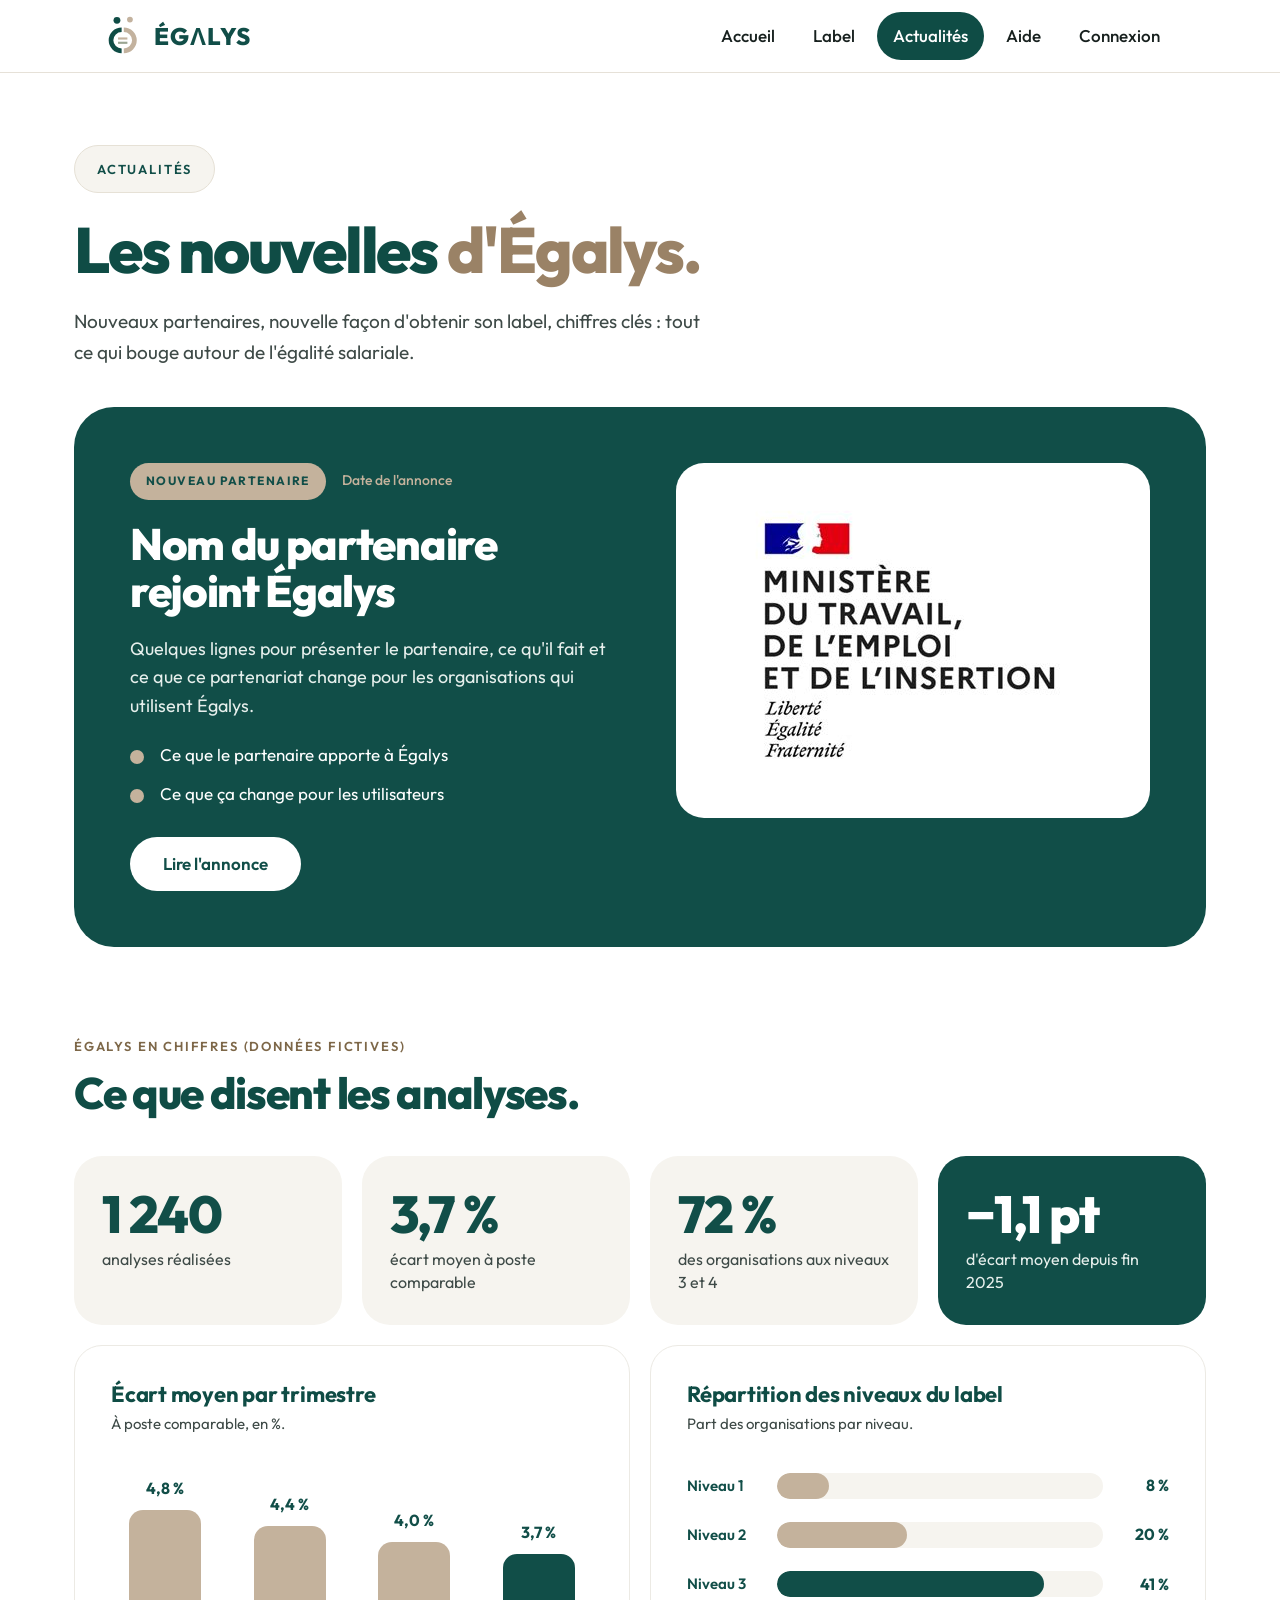
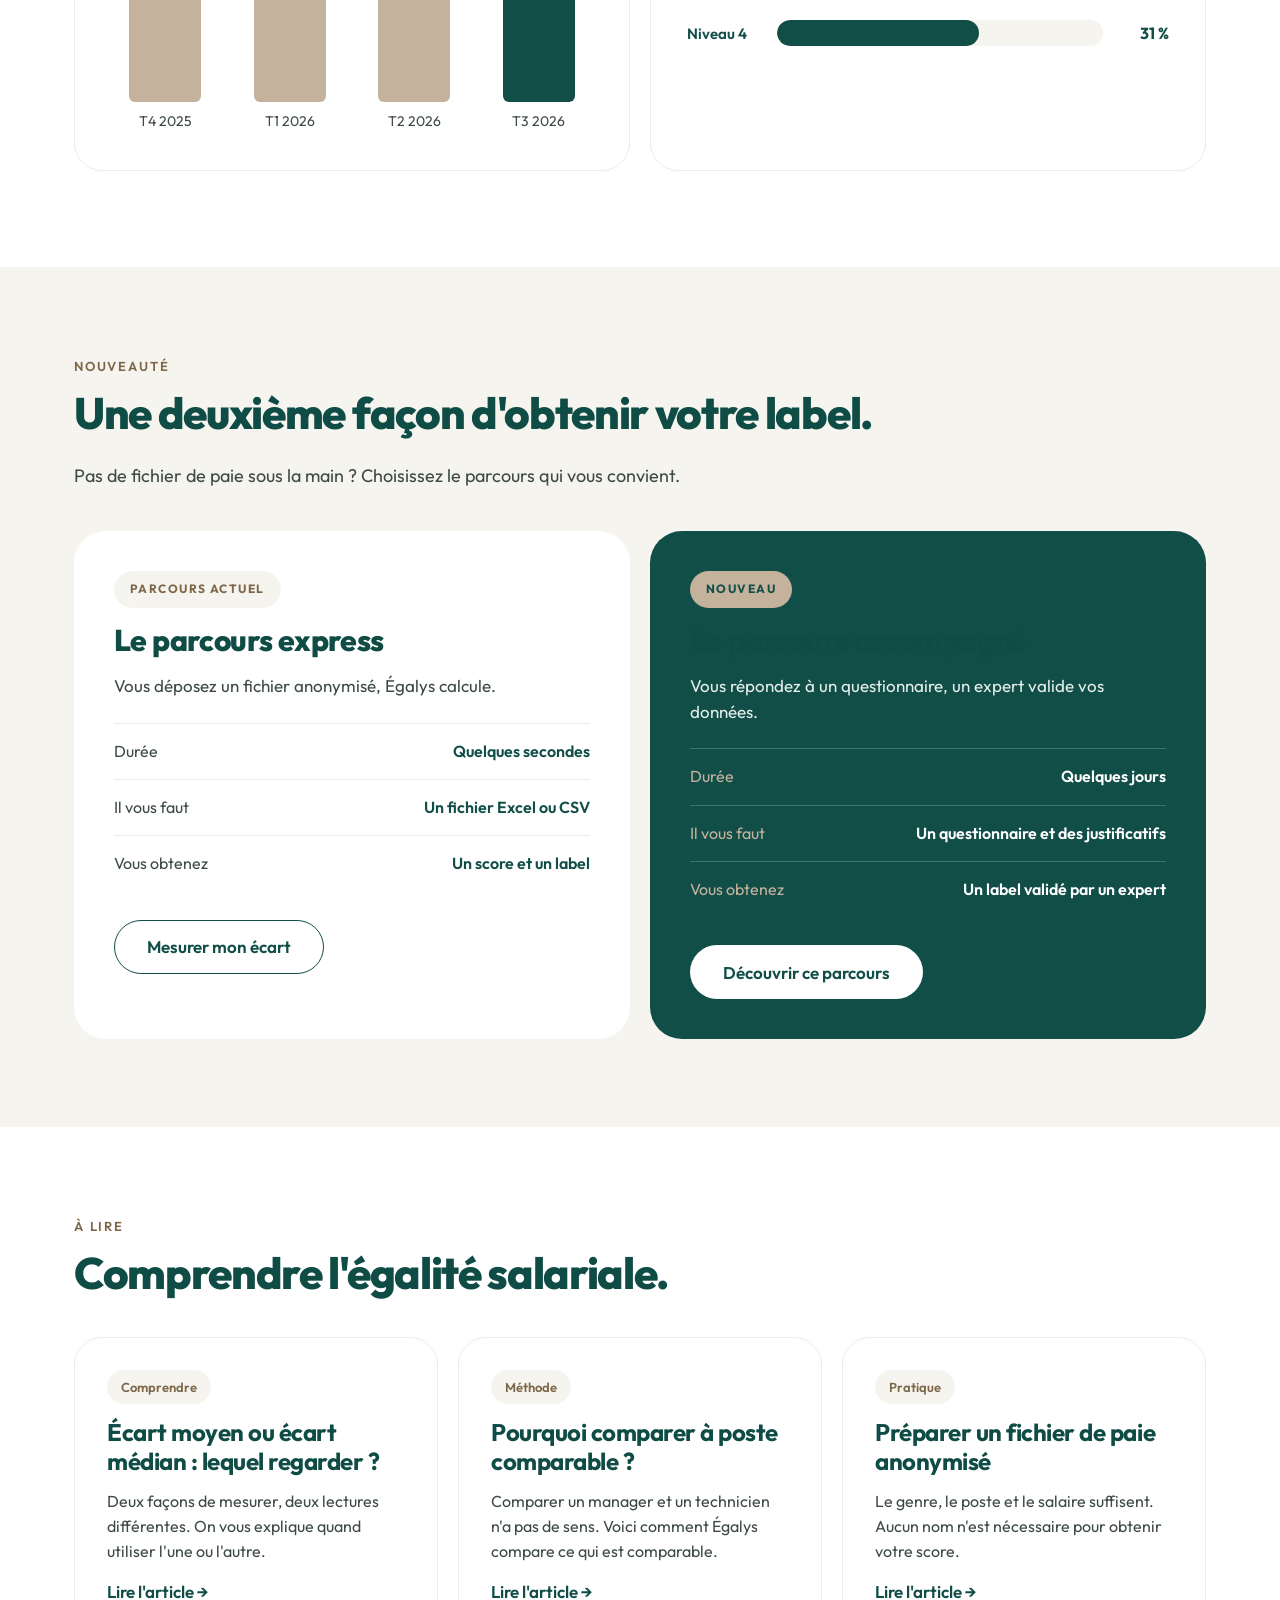
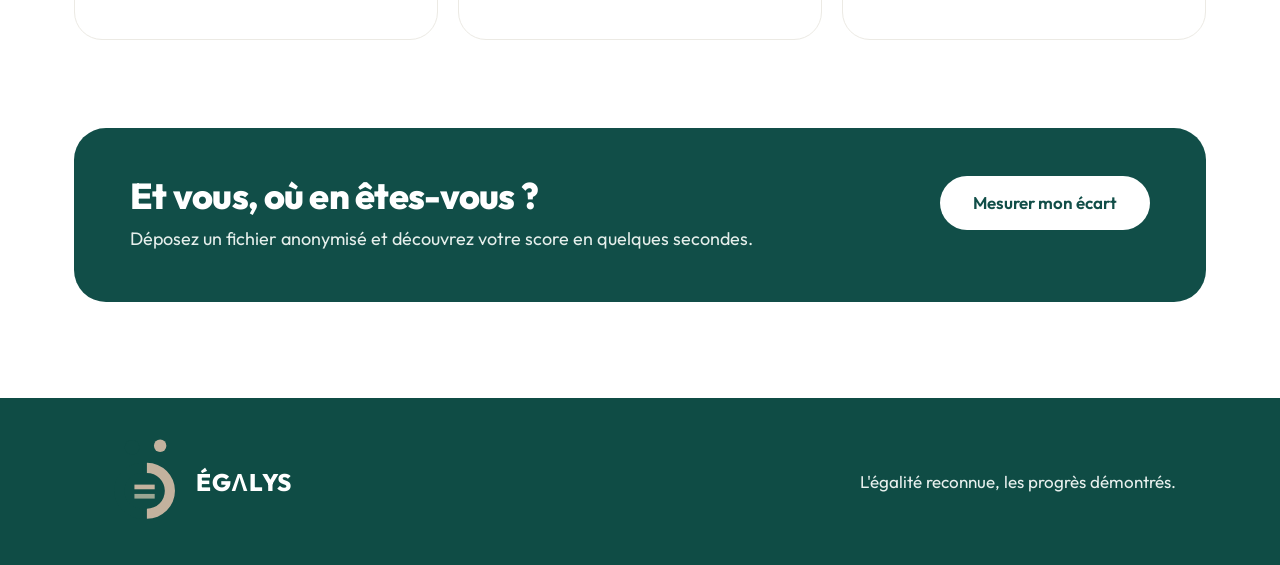
==== commit efbffce3: "Merge css" ====
--- a/actualites.html
+++ b/actualites.html
@@ -53,7 +53,7 @@
           <a href="#" class="btn btn--light">Lire l'annonce</a>
         </div>
         <div class="partner__logo" role="img" aria-label="Emplacement du logo du partenaire">
-          <img src="apec.png" alt="Logo apec">
+          <img src="ministere-du-travail.jpg" alt="Logo Ministère du Travail">
         </div>
       </article>
     </section>
--- a/style.css
+++ b/style.css
@@ -2,6 +2,7 @@
   box-sizing: border-box;
   padding-top: env(safe-area-inset-top, 0px);
   padding-bottom: env(safe-area-inset-bottom, 0px);
+  color-scheme: light;
   --bg: #fff;
   --pt: #0f4c45;
   --pt2: #0a3732;
@@ -11,44 +12,52 @@
   --tx: #17201e;
   --mu: #4d5a57;
   --ln: #e6e1d8;
-  color-scheme: light;
-}
-html {
-  scroll-padding-top: env(safe-area-inset-top, 0px);
-  font-size: 100%;
-}
-html.big {
-  font-size: 118%;
-}
-* {
-  box-sizing: border-box;
-}
+  --green: #114E48;
+  --beige: #C4B29C;
+  --sage: #9BAA97;
+  --sand: #F6F4EF;
+  --gold: #9A8266;
+  --gold-dark: #7D6748;
+  --text-soft: #3E4A47;
+  --border: #D9D4C8;
+  --border-light: #ECEAE4;
+  --white: #FFFFFF;
+  --font: 'Outfit', sans-serif;
+}
+
+*, *::before, *::after { box-sizing: border-box; }
+
+html { scroll-padding-top: env(safe-area-inset-top, 0px); font-size: 100%; }
+html.big { font-size: 118%; }
+
 body {
   margin: 0;
+  min-height: 100vh;
+  display: flex;
+  flex-direction: column;
   background: var(--bg);
-  color: var(--tx);
-  font:
-    400 1.0625rem/1.7 Outfit,
-    system-ui,
-    sans-serif;
-}
-h1,
-h2,
-h3 {
+  color: var(--green);
+  font: 400 1.0625rem/1.7 Outfit, system-ui, sans-serif;
+}
+
+h1, h2, h3 {
   font-weight: 700;
   line-height: 1.12;
   margin: 0;
   letter-spacing: -0.02em;
   color: var(--pt);
 }
-a {
-  color: var(--pt);
-}
+h2 { font-size: clamp(1.9rem, 3.8vw, 2.8rem); }
+
+a { color: var(--gold-dark); text-decoration: none; }
+a:hover { color: var(--green); text-decoration: underline; }
+
 :focus-visible {
   outline: 3px solid var(--be2);
   outline-offset: 3px;
   border-radius: 4px;
 }
+
 .sr {
   position: absolute;
   width: 1px;
@@ -66,14 +75,12 @@
   border-radius: 8px;
   z-index: 20;
 }
-.skip:focus {
-  top: 12px;
-}
-.w {
-  max-width: 1120px;
-  margin: 0 auto;
-  padding: 0 24px;
-}
+.skip:focus { top: 12px; }
+
+.w { max-width: 1120px; margin: 0 auto; padding: 0 24px; }
+.container { width: 100%; max-width: 1180px; margin: 0 auto; padding: 0 24px; }
+
+/* Header / navigation */
 header {
   background: var(--bg);
   border-bottom: 1px solid var(--ln);
@@ -91,28 +98,7 @@
   flex-wrap: wrap;
   padding: 8px 0;
 }
-.brand {
-  display: flex;
-  align-items: center;
-  gap: 10px;
-  text-decoration: none;
-  font:
-    800 1.5rem Outfit,
-    sans-serif;
-  color: var(--pt);
-  letter-spacing: 0.04em;
-}
-.brand img {
-  width: 36px;
-  height: auto;
-  display: block;
-}
-.nl {
-  display: flex;
-  align-items: center;
-  gap: 6px;
-  flex-wrap: wrap;
-}
+.nl { display: flex; align-items: center; gap: 6px; flex-wrap: wrap; }
 .nl a {
   text-decoration: none;
   color: var(--tx);
@@ -120,13 +106,39 @@
   padding: 10px 16px;
   border-radius: 99px;
 }
-.nl a:hover {
-  background: var(--ca);
-}
-.nl a.on {
-  background: var(--pt);
-  color: #fff;
-}
+.nl a:hover { background: var(--ca); }
+.nl a.on { background: var(--pt); color: #fff; }
+
+.brand {
+  display: flex;
+  align-items: center;
+  gap: 14px;
+  text-decoration: none;
+  font: 800 1.5rem Outfit, sans-serif;
+  color: var(--green);
+  letter-spacing: 0.04em;
+}
+.brand:hover { text-decoration: none; color: var(--green); }
+.brand img { width: 36px; height: auto; display: block; }
+
+.header {
+  height: 88px;
+  border-bottom: 1px solid var(--border-light);
+  display: flex;
+  align-items: center;
+}
+.header__inner { display: flex; align-items: center; justify-content: space-between; gap: 24px; }
+.brand__name { font-size: 26px; font-weight: 800; letter-spacing: 0.04em; }
+
+.nav { display: flex; align-items: center; gap: 8px; font-size: 17px; font-weight: 500; }
+.nav__link { padding: 14px 22px; border-radius: 999px; color: var(--green); }
+.nav__link:hover { background: var(--sand); color: var(--green); text-decoration: none; }
+.nav__link--outline { padding: 11px 20px; border: 1.5px solid var(--green); font-size: 15px; font-weight: 600; }
+.nav__link--login { padding: 12px 26px; border: 1.5px solid var(--green); font-weight: 600; }
+.nav__link--active { padding: 14px 26px; background: var(--green); color: var(--white); font-weight: 600; }
+.nav__link--active:hover { background: var(--green); color: var(--white); }
+
+/* Hero */
 .hero {
   display: grid;
   grid-template-columns: 1.2fr 1fr;
@@ -134,17 +146,10 @@
   align-items: center;
   padding: 72px 0;
 }
-@media (max-width: 860px) {
-  .hero {
-    grid-template-columns: 1fr;
-    padding: 40px 0;
-    gap: 32px;
-  }
-  .hero .lg {
-    order: -1;
-    max-width: 260px;
-  }
-}
+.hero h1 { font-size: clamp(2.4rem, 5.6vw, 4.2rem); font-weight: 800; }
+.hero h1 span { color: var(--be2); }
+.hero p.l { font-size: 1.25rem; color: var(--mu); margin: 22px 0 34px; max-width: 540px; }
+
 .tag {
   display: inline-block;
   background: var(--ca);
@@ -158,50 +163,33 @@
   margin-bottom: 22px;
   border: 1px solid var(--ln);
 }
-.hero h1 {
-  font-size: clamp(2.4rem, 5.6vw, 4.2rem);
-  font-weight: 800;
-}
-.hero h1 span {
-  color: var(--be2);
-}
-.hero p.l {
-  font-size: 1.25rem;
-  color: var(--mu);
-  margin: 22px 0 34px;
-  max-width: 540px;
-}
+
+/* Buttons */
 .btn {
   display: inline-flex;
   align-items: center;
+  justify-content: center;
+  align-self: flex-start;
   gap: 10px;
+  height: 54px;
+  padding: 0 32px;
   background: var(--pt);
   color: #fff;
-  border: 2px solid var(--pt);
-  padding: 15px 30px;
-  border-radius: 99px;
-  font:
-    600 1.05rem Outfit,
-    sans-serif;
-  text-decoration: none;
+  border: 1.5px solid transparent;
+  border-radius: 999px;
+  font: 600 17px Outfit, sans-serif;
   cursor: pointer;
-  transition: background 0.15s;
-}
-.btn:hover {
-  background: var(--pt2);
-}
-.btn.o {
-  background: #fff;
-  color: var(--pt);
-}
-.btn.o:hover {
-  background: var(--ca);
-}
-.btns {
-  display: flex;
-  gap: 12px;
-  flex-wrap: wrap;
-}
+  transition: background 0.2s ease, color 0.2s ease;
+}
+.btn:hover { background: var(--pt2); text-decoration: none; }
+.btn.o { background: #fff; color: var(--pt); }
+.btn.o:hover { background: var(--ca); }
+.btn--light { background: var(--white); color: var(--green); }
+.btn--light:hover { background: var(--sand); color: var(--green); }
+.btn--outline { border-color: var(--green); color: var(--green); background: transparent; }
+.btn--outline:hover { background: var(--green); color: var(--white); }
+.btns { display: flex; gap: 12px; flex-wrap: wrap; }
+
 .lg {
   background: var(--ca);
   border-radius: 36px;
@@ -213,17 +201,11 @@
   justify-self: center;
   width: 100%;
 }
-.lg img {
-  width: 100%;
-  max-width: 300px;
-  height: auto;
-}
-.sec {
-  padding: 72px 0;
-}
-.sec.ca {
-  background: var(--ca);
-}
+.lg img { width: 100%; max-width: 300px; height: auto; }
+
+/* Sections */
+.sec { padding: 72px 0; }
+.sec.ca { background: var(--ca); }
 .k {
   display: block;
   color: var(--be2);
@@ -233,30 +215,16 @@
   font-size: 0.85rem;
   margin-bottom: 12px;
 }
-h2 {
-  font-size: clamp(1.9rem, 3.8vw, 2.8rem);
-}
-.sub {
-  color: var(--mu);
-  font-size: 1.15rem;
-  max-width: 620px;
-  margin: 14px 0 0;
-}
+.sub { color: var(--mu); font-size: 1.15rem; max-width: 620px; margin: 14px 0 0; }
+
 .cards {
   display: grid;
   grid-template-columns: repeat(auto-fit, minmax(260px, 1fr));
   gap: 20px;
   margin-top: 40px;
 }
-.cd {
-  background: #fff;
-  border: 1px solid var(--ln);
-  border-radius: 24px;
-  padding: 32px;
-}
-.sec.ca .cd {
-  border-color: transparent;
-}
+.cd { background: #fff; border: 1px solid var(--ln); border-radius: 24px; padding: 32px; }
+.sec.ca .cd { border-color: transparent; }
 .cd .n {
   width: 48px;
   height: 48px;
@@ -269,14 +237,9 @@
   font-size: 1.2rem;
   margin-bottom: 18px;
 }
-.cd h3 {
-  font-size: 1.4rem;
-  margin-bottom: 8px;
-}
-.cd p {
-  margin: 0;
-  color: var(--mu);
-}
+.cd h3 { font-size: 1.4rem; margin-bottom: 8px; }
+.cd p { margin: 0; color: var(--mu); }
+
 .assure {
   display: flex;
   gap: 18px;
@@ -287,32 +250,14 @@
   padding: 36px;
   margin-top: 40px;
 }
-.assure svg {
-  flex: none;
-  width: 44px;
-  height: 44px;
-}
-.assure h3 {
-  color: #fff;
-  font-size: 1.5rem;
-  margin-bottom: 6px;
-}
-.assure p {
-  margin: 0;
-  color: #e8f0ee;
-}
-.ph {
-  padding: 56px 0 16px;
-}
-.ph h1 {
-  font-size: clamp(2.2rem, 5vw, 3.5rem);
-  font-weight: 800;
-}
-.lv {
-  display: grid;
-  gap: 16px;
-  margin-top: 32px;
-}
+.assure svg { flex: none; width: 44px; height: 44px; }
+.assure h3 { color: #fff; font-size: 1.5rem; margin-bottom: 6px; }
+.assure p { margin: 0; color: #e8f0ee; }
+
+/* Levels */
+.ph { padding: 56px 0 16px; }
+.ph h1 { font-size: clamp(2.2rem, 5vw, 3.5rem); font-weight: 800; }
+.lv { display: grid; gap: 16px; margin-top: 32px; }
 .lr {
   display: grid;
   grid-template-columns: 72px 1fr auto;
@@ -333,13 +278,8 @@
   font-size: 1.3rem;
   color: #fff;
 }
-.lr h3 {
-  font-size: 1.5rem;
-}
-.lr p {
-  margin: 2px 0 0;
-  color: var(--mu);
-}
+.lr h3 { font-size: 1.5rem; }
+.lr p { margin: 2px 0 0; color: var(--mu); }
 .lr .s {
   font-weight: 700;
   background: var(--ca);
@@ -349,154 +289,12 @@
   white-space: nowrap;
   border: 3px solid var(--ln);
 }
-@media (max-width: 767px) {
-  .w {
-    padding: 0 18px;
-  }
-
-  nav {
-    flex-direction: column;
-    align-items: stretch;
-    padding: 12px 0;
-  }
-
-  .brand {
-    justify-content: center;
-  }
-
-  .nl {
-    display: grid;
-    grid-template-columns: repeat(2, minmax(0, 1fr));
-    gap: 8px;
-  }
-
-  .nl a {
-    text-align: center;
-    padding: 10px 12px;
-  }
-
-  .hero {
-    grid-template-columns: 1fr;
-    padding: 36px 0 48px;
-    gap: 24px;
-  }
-
-  .hero h1 {
-    font-size: clamp(2.2rem, 10vw, 3rem);
-  }
-
-  .hero p.l {
-    font-size: 1.05rem;
-    margin-bottom: 24px;
-  }
-
-  .btns {
-    flex-direction: column;
-  }
-
-  .btn {
-    width: 100%;
-    justify-content: center;
-  }
-
-  .lg {
-    max-width: 100%;
-    padding: 24px;
-  }
-
-  .cards {
-    grid-template-columns: 1fr;
-  }
-
-  .top,
-  .two,
-  .kv {
-    grid-template-columns: 1fr;
-  }
-
-  .pn {
-    padding: 24px 20px;
-  }
-
-  .big {
-    font-size: clamp(3.5rem, 22vw, 5.5rem);
-  }
-
-  .tw {
-    padding: 16px;
-    overflow-x: auto;
-  }
-
-  table {
-    min-width: 620px;
-  }
-
-  footer .w {
-    flex-direction: column;
-    text-align: center;
-  }
-
-  footer .w img {
-    width: 28px;
-    height: auto;
-  }
-
-  .partner-card {
-    flex-basis: 220px;
-    height: 160px;
-  }
-
-  .lr {
-    grid-template-columns: 56px 1fr;
-  }
-  .lr .s {
-    grid-column: 1/-1;
-    justify-self: start;
-  }
-}
-
-@media (min-width: 768px) and (max-width: 1023px) {
-  .hero {
-    grid-template-columns: 1fr 1fr;
-    gap: 28px;
-  }
-
-  .cards {
-    grid-template-columns: repeat(2, minmax(0, 1fr));
-  }
-
-  .top {
-    grid-template-columns: 1fr;
-  }
-
-  .partner-card {
-    flex-basis: 230px;
-    height: 180px;
-  }
-}
-
-@media (min-width: 1024px) {
-  .hero {
-    grid-template-columns: 1.2fr 1fr;
-  }
-}
-
-.l1 {
-  background: var(--be2);
-  border: 3px solid var(--be);
-}
-.l2 {
-  background: #6f8f86;
-  border: 3px solid var(--mu);
-}
-.l3 {
-  background: #2c6b62;
-  border: 3px solid var(--pt);
-}
-.l4 {
-  background: var(--pt);
-  border: 3px solid var(--pt2);
-}
+.l1 { background: var(--be2); border: 3px solid var(--be); }
+.l2 { background: #6f8f86; border: 3px solid var(--mu); }
+.l3 { background: #2c6b62; border: 3px solid var(--pt); }
+.l4 { background: var(--pt); border: 3px solid var(--pt2); }
+
+/* Upload + results */
 .drop {
   display: block;
   border: 2.5px dashed var(--pt);
@@ -507,77 +305,26 @@
   cursor: pointer;
   margin-top: 28px;
 }
-.drop:hover,
-.drop.o {
-  background: #efeadf;
-}
-.drop h3 {
-  font-size: 1.7rem;
-}
-.drop p {
-  margin: 8px 0 0;
-  color: var(--mu);
-}
-.fmt {
-  background: var(--ca);
-  border-radius: 20px;
-  padding: 22px 26px;
-  margin: 20px 0 40px 0;
-}
+.drop:hover, .drop.o { background: #efeadf; }
+.drop h3 { font-size: 1.7rem; }
+.drop p { margin: 8px 0 0; color: var(--mu); }
+.fmt { background: var(--ca); border-radius: 20px; padding: 22px 26px; margin: 20px 0 40px; }
 .fmt code {
   display: block;
-  font:
-    500 0.95rem ui-monospace,
-    Menlo,
-    monospace;
+  font: 500 0.95rem ui-monospace, Menlo, monospace;
   white-space: pre;
   overflow-x: auto;
   margin-top: 8px;
 }
-#err {
-  color: #a12a1a;
-  font-weight: 600;
-  margin-top: 16px;
-}
-#res {
-  padding: 0.5rem 0 80px;
-}
-.top {
-  display: grid;
-  grid-template-columns: 1fr 1fr;
-  gap: 20px;
-}
-@media (max-width: 800px) {
-  .top {
-    grid-template-columns: 1fr;
-  }
-}
-.pn {
-  border: 1px solid var(--ln);
-  border-radius: 28px;
-  padding: 36px;
-  background: #fff;
-}
-.pn.g {
-  background: var(--pt);
-  border-color: var(--pt);
-  color: #fff;
-}
-.pn.g .k {
-  color: var(--be);
-}
-.big {
-  font:
-    800 clamp(5rem, 12vw, 8rem)/0.9 Outfit,
-    sans-serif;
-  letter-spacing: -0.05em;
-}
-.big small {
-  font-size: 0.25em;
-  font-weight: 500;
-  opacity: 0.8;
-  letter-spacing: 0;
-}
+#err { color: #a12a1a; font-weight: 600; margin-top: 16px; }
+#res { padding: 0.5rem 0 80px; }
+
+.top { display: grid; grid-template-columns: 1fr 1fr; gap: 20px; }
+.pn { border: 1px solid var(--ln); border-radius: 28px; padding: 36px; background: #fff; }
+.pn.g { background: var(--pt); border-color: var(--pt); color: #fff; }
+.pn.g .k { color: var(--be); }
+.big { font: 800 clamp(5rem, 12vw, 8rem)/0.9 Outfit, sans-serif; letter-spacing: -0.05em; }
+.big small { font-size: 0.25em; font-weight: 500; opacity: 0.8; letter-spacing: 0; }
 .pbar {
   height: 14px;
   background: rgba(255, 255, 255, 0.2);
@@ -603,39 +350,15 @@
   border-radius: 99px;
   margin-top: 12px;
 }
-#msg {
-  margin: 16px 0 0;
-  color: #e8f0ee;
-}
-.kv {
-  display: grid;
-  grid-template-columns: 1fr 1fr;
-  gap: 22px 14px;
-  margin-bottom: 28px;
-}
-.kv b {
-  display: block;
-  font-size: 2rem;
-  font-weight: 700;
-  color: var(--pt);
-  line-height: 1.1;
-}
-.kv span {
-  font-size: 0.95rem;
-  color: var(--mu);
-}
-.bar {
-  display: flex;
-  align-items: center;
-  gap: 12px;
-  margin: 12px 0;
-  font-weight: 500;
-}
-.bar i {
-  display: block;
-  height: 30px;
-  border-radius: 8px;
-}
+#msg { margin: 16px 0 0; color: #e8f0ee; }
+
+.kv { display: grid; grid-template-columns: 1fr 1fr; gap: 22px 14px; margin-bottom: 28px; }
+.kv b { display: block; font-size: 2rem; font-weight: 700; color: var(--pt); line-height: 1.1; }
+.kv span { font-size: 0.95rem; color: var(--mu); }
+
+.bar { display: flex; align-items: center; gap: 12px; margin: 12px 0; font-weight: 500; }
+.bar i { display: block; height: 30px; border-radius: 8px; }
+
 .tw {
   overflow-x: auto;
   margin-top: 28px;
@@ -643,10 +366,7 @@
   border-radius: 24px;
   padding: 28px;
 }
-table {
-  width: 100%;
-  border-collapse: collapse;
-}
+table { width: 100%; border-collapse: collapse; }
 th {
   font-size: 0.85rem;
   color: var(--mu);
@@ -655,144 +375,47 @@
   border-bottom: 2px solid var(--ln);
   font-weight: 600;
 }
-td {
-  padding: 14px 10px;
-  text-align: right;
-  border-bottom: 1px solid var(--ln);
-  white-space: nowrap;
-}
-th:first-child,
-td:first-child {
-  text-align: left;
-}
-.two {
-  display: grid;
-  grid-template-columns: 1fr 1fr;
-  gap: 20px;
-  margin-top: 32px;
-}
-@media (max-width: 800px) {
-  .two {
-    grid-template-columns: 1fr;
-  }
-}
-.two h3 {
-  font-size: 1.45rem;
-  margin-bottom: 10px;
-}
-.two p,
-.two li {
-  color: var(--mu);
-  margin: 0 0 8px;
-}
-.two ul {
-  padding-left: 20px;
-  margin: 0;
-}
-details {
-  border: 1px solid var(--ln);
-  border-radius: 18px;
-  padding: 18px 24px;
-  margin-top: 12px;
-  background: #fff;
-}
-summary {
-  font-weight: 600;
-  cursor: pointer;
-  color: var(--pt);
-  font-size: 1.1rem;
-}
-details p {
-  color: var(--mu);
-  margin: 10px 0 0;
-}
-footer {
-  background: var(--pt);
-  color: #e8f0ee;
-  padding: 40px 0;
-  margin-top: 0;
-}
-footer .w {
-  display: flex;
-  justify-content: space-between;
-  gap: 16px;
-  flex-wrap: wrap;
-  align-items: center;
-}
-footer .w img {
-    width: 25%;
-    height: 25%;
-}
-footer .brand {
-  color: #fff;
-}
-@media print {
-  header,
-  footer,
-  .drop,
-  .btn,
-  .fmt {
-    display: none;
-  }
-}
-.partners-sec {
-  padding: 60px 0;
-  overflow: hidden;
-}
-.marquee-wrapper {
-  display: flex;
-  flex-direction: column;
-  gap: 16px;
-  margin-top: 36px;
-}
-
+td { padding: 14px 10px; text-align: right; border-bottom: 1px solid var(--ln); white-space: nowrap; }
+th:first-child, td:first-child { text-align: left; }
+
+.two { display: grid; grid-template-columns: 1fr 1fr; gap: 20px; margin-top: 32px; }
+.two h3 { font-size: 1.45rem; margin-bottom: 10px; }
+.two p, .two li { color: var(--mu); margin: 0 0 8px; }
+.two ul { padding-left: 20px; margin: 0; }
+
+details { border: 1px solid var(--ln); border-radius: 18px; padding: 18px 24px; margin-top: 12px; background: #fff; }
+summary { font-weight: 600; cursor: pointer; color: var(--pt); font-size: 1.1rem; }
+details p { color: var(--mu); margin: 10px 0 0; }
+
+/* Footer */
+footer { background: var(--pt); color: #e8f0ee; padding: 40px 0; }
+footer .w { display: flex; justify-content: space-between; gap: 16px; flex-wrap: wrap; align-items: center; }
+footer .w img { width: 25%; height: 25%; }
+footer .brand { color: #fff; }
+
+.footer { background: var(--green); color: var(--white); }
+.footer__inner { height: 104px; display: flex; align-items: center; justify-content: space-between; gap: 24px; }
+.footer__brand { display: flex; align-items: center; gap: 14px; }
+.footer__brand-logo { display: block; width: 30px; height: 34px; flex-shrink: 0; }
+.footer__name { font-size: 24px; font-weight: 800; letter-spacing: 0.04em; }
+.footer__tagline { font-size: 16px; }
+
+/* Partners marquee */
+.partners-sec { padding: 60px 0; overflow: hidden; }
+.marquee-wrapper { display: flex; flex-direction: column; gap: 16px; margin-top: 36px; }
 .marquee-container {
   width: 100%;
   overflow: hidden;
   position: relative;
-  mask-image: linear-gradient(
-    to right,
-    transparent,
-    black 8%,
-    black 92%,
-    transparent
-  );
-  -webkit-mask-image: linear-gradient(
-    to right,
-    transparent,
-    black 8%,
-    black 92%,
-    transparent
-  );
-}
-.marquee-track {
-  display: flex;
-  gap: 20px;
-  width: max-content;
-  will-change: transform;
-}
-.marquee-track.left {
-  animation: marqueeLeft 30s linear infinite;
-}
-.marquee-track.right {
-  animation: marqueeRight 30s linear infinite;
-}
-@keyframes marqueeLeft {
-  0% {
-    transform: translateX(0);
-  }
-  100% {
-    transform: translateX(-50%);
-  }
-}
-@keyframes marqueeRight {
-  0% {
-    transform: translateX(-50%);
-  }
-  100% {
-    transform: translateX(0);
-  }
-}
+  -webkit-mask-image: linear-gradient(to right, transparent, black 8%, black 92%, transparent);
+  mask-image: linear-gradient(to right, transparent, black 8%, black 92%, transparent);
+}
+.marquee-track { display: flex; gap: 20px; width: max-content; will-change: transform; }
+.marquee-track.left { animation: marqueeLeft 30s linear infinite; }
+.marquee-track.right { animation: marqueeRight 30s linear infinite; }
+@keyframes marqueeLeft { from { transform: translateX(0); } to { transform: translateX(-50%); } }
+@keyframes marqueeRight { from { transform: translateX(-50%); } to { transform: translateX(0); } }
+
 .partner-card {
   flex: 0 0 260px;
   height: 200px;
@@ -804,10 +427,6 @@
   justify-content: center;
   padding: 16px;
   transition: border-color 0.4s ease, transform 0.4s ease;
-}
-.partner-card:hover {
-  border-color: var(--be2);
-  transform: translateY(-2px);
 }
 .partner-card img {
   max-width: 100%;
@@ -817,17 +436,12 @@
   opacity: 0.4;
   transition: filter 0.4s ease, opacity 0.4s ease;
 }
-.partner-card.active {
-  border-color: var(--be2);
-}
-.partner-card.active img {
-  filter: grayscale(0%);
-  opacity: 1;
-}
+.partner-card.active { border-color: var(--be2); }
+.partner-card.active img { filter: grayscale(0%); opacity: 1; }
 .logo-placeholder {
   width: 100%;
   height: 100%;
-  background-color: #eae6df;
+  background: #eae6df;
   border-radius: 10px;
   display: flex;
   align-items: center;
@@ -835,160 +449,22 @@
   color: var(--mu);
   font-weight: 600;
   font-size: 0.95rem;
-  border: 1.5px dashed #c3b29e;
+  border: 1.5px dashed var(--be);
   transition: background-color 0.4s ease, color 0.4s ease;
 }
-.partner-card.active .logo-placeholder {
-  background-color: #fff;
-  color: var(--pt);
-  border-color: var(--pt);
-}
-
-:root {
-  --green: #114E48;
-  --beige: #C4B29C;
-  --sage: #9BAA97;
-  --sand: #F6F4EF;
-  --gold: #9A8266;
-  --gold-dark: #7D6748;
-  --text-soft: #3E4A47;
-  --border: #D9D4C8;
-  --border-light: #ECEAE4;
-  --white: #FFFFFF;
-  --font: 'Outfit', sans-serif;
-}
-
-*,
-*::before,
-*::after {
-  box-sizing: border-box;
-}
- 
-body {
-  margin: 0;
-  min-height: 100vh;
-  display: flex;
-  flex-direction: column;
-  background: var(--white);
-  color: var(--green);
-  font-family: var(--font);
-}
- 
-a {
-  color: var(--gold-dark);
-  text-decoration: none;
-}
- 
-a:hover {
-  color: var(--green);
-  text-decoration: underline;
-}
- 
-a:focus-visible,
-button:focus-visible,
-input:focus-visible {
-  outline: 3px solid var(--beige);
-  outline-offset: 2px;
-}
- 
-.container {
-  width: 100%;
-  max-width: 1180px;
-  margin: 0 auto;
-  padding: 0 24px;
-}
-
-.header {
-  height: 88px;
-  border-bottom: 1px solid var(--border-light);
-  display: flex;
-  align-items: center;
-}
- 
-.header__inner {
-  display: flex;
-  align-items: center;
-  justify-content: space-between;
-  gap: 24px;
-}
- 
-.brand {
-  display: flex;
-  align-items: center;
-  gap: 14px;
-  color: var(--green);
-}
- 
-.brand:hover {
-  text-decoration: none;
-  color: var(--green);
-}
- 
-.brand__name {
-  font-size: 26px;
-  font-weight: 800;
-  letter-spacing: 0.04em;
-}
- 
-.nav {
-  display: flex;
-  align-items: center;
-  gap: 8px;
-  font-size: 17px;
-  font-weight: 500;
-}
- 
-.nav__link {
-  padding: 14px 22px;
-  border-radius: 999px;
-  color: var(--green);
-}
- 
-.nav__link:hover {
-  background: var(--sand);
-  color: var(--green);
-  text-decoration: none;
-}
- 
-.nav__link--outline {
-  padding: 11px 20px;
-  border: 1.5px solid var(--green);
-  font-size: 15px;
-  font-weight: 600;
-}
- 
-.nav__link--active {
-  padding: 14px 26px;
-  background: var(--green);
-  color: var(--white);
-  font-weight: 600;
-}
- 
-.nav__link--active:hover {
-  background: var(--green);
-  color: var(--white);
-}
-
+.partner-card.active .logo-placeholder { background: #fff; color: var(--pt); border-color: var(--pt); }
+
+/* Login / register */
 .login {
   flex: 1;
   display: flex;
   align-items: center;
   gap: 72px;
-  padding-top: 72px;
-  padding-bottom: 72px;
-}
- 
-.login__form-side {
-  flex: 1 1 480px;
-  max-width: 520px;
-  display: flex;
-  flex-direction: column;
-  gap: 28px;
-}
- 
-.login__visual {
-  flex: 1 1 460px;
-}
+  padding: 72px 0;
+}
+.login__form-side { flex: 1 1 480px; max-width: 520px; display: flex; flex-direction: column; gap: 28px; }
+.login__visual { flex: 1 1 460px; }
+.register__form-side { max-width: 540px; }
 
 .badge {
   align-self: flex-start;
@@ -1000,67 +476,20 @@
   font-weight: 600;
   letter-spacing: 0.14em;
 }
- 
-.login__title {
-  margin: 0;
-  font-size: 56px;
-  line-height: 1.04;
-  font-weight: 800;
-  letter-spacing: -0.03em;
-}
- 
-.login__title-accent {
-  color: var(--gold);
-}
- 
-.login__intro {
-  margin: 0;
-  font-size: 18px;
-  line-height: 1.6;
-  color: var(--text-soft);
-}
- 
-.login__switch {
-  margin: 0;
-  font-size: 16px;
-  color: var(--text-soft);
-}
- 
-.link--small {
-  font-size: 14px;
-  font-weight: 500;
-}
- 
-.link--strong {
-  font-weight: 600;
-  color: var(--green);
-  text-decoration: underline;
-}
-
-.form {
-  display: flex;
-  flex-direction: column;
-  gap: 20px;
-  margin-top: 4px;
-}
- 
-.field {
-  display: flex;
-  flex-direction: column;
-  gap: 8px;
-}
- 
-.field__row {
-  display: flex;
-  align-items: center;
-  justify-content: space-between;
-}
- 
-.field__label {
-  font-size: 15px;
-  font-weight: 600;
-}
- 
+.login__title { margin: 0; font-size: 56px; line-height: 1.04; font-weight: 800; letter-spacing: -0.03em; }
+.accent, .login__title-accent { color: var(--gold); }
+.login__intro { margin: 0; font-size: 18px; line-height: 1.6; color: var(--text-soft); }
+.login__switch { margin: 0; font-size: 16px; color: var(--text-soft); }
+.link--small { font-size: 14px; font-weight: 500; }
+.link--strong { font-weight: 600; color: var(--green); text-decoration: underline; }
+
+.form { display: flex; flex-direction: column; gap: 20px; margin-top: 4px; }
+.form__row { display: flex; gap: 16px; }
+.form__row .field { flex: 1; min-width: 0; }
+.form__row .field__input { width: 100%; }
+.field { display: flex; flex-direction: column; gap: 8px; }
+.field__row { display: flex; align-items: center; justify-content: space-between; }
+.field__label { font-size: 15px; font-weight: 600; }
 .field__input {
   height: 58px;
   padding: 0 22px;
@@ -1071,30 +500,14 @@
   font-size: 17px;
   color: var(--green);
 }
- 
-.field__input:focus {
-  border-color: var(--green);
-}
- 
-.field__input::placeholder {
-  color: #8A938F;
-}
- 
-.checkbox {
-  display: flex;
-  align-items: center;
-  gap: 12px;
-  font-size: 15px;
-  color: var(--text-soft);
-}
- 
-.checkbox__input {
-  width: 22px;
-  height: 22px;
-  margin: 0;
-  accent-color: var(--green);
-}
- 
+.field__input:focus { border-color: var(--green); }
+.field__input::placeholder { color: #8A938F; }
+
+.checkbox { display: flex; align-items: center; gap: 12px; font-size: 15px; color: var(--text-soft); }
+.checkbox__input { width: 22px; height: 22px; margin: 0; accent-color: var(--green); }
+.checkbox--top { align-items: flex-start; line-height: 1.5; }
+.checkbox--top .checkbox__input { flex: none; margin-top: 1px; }
+
 .button {
   height: 58px;
   margin-top: 4px;
@@ -1108,10 +521,7 @@
   cursor: pointer;
   transition: background 0.2s ease;
 }
- 
-.button:hover {
-  background: #0B3A36;
-}
+.button:hover { background: #0B3A36; }
 
 .visual-card {
   min-height: 440px;
@@ -1124,178 +534,14 @@
   background: var(--sand);
   border-radius: 40px;
 }
- 
-.visual-card__tagline {
-  margin: 0;
-  font-size: 22px;
-  font-weight: 600;
-  text-align: center;
-  letter-spacing: -0.01em;
-}
- 
-.footer {
-  background: var(--green);
-  color: var(--white);
-}
- 
-.footer__inner {
-  height: 104px;
-  display: flex;
-  align-items: center;
-  justify-content: space-between;
-  gap: 24px;
-}
- 
-.footer__brand {
-  display: flex;
-  align-items: center;
-  gap: 14px;
-}
-
-.footer__brand-logo {
-  display: block;
-  width: 30px;
-  height: 34px;
-  flex-shrink: 0;
-}
- 
-.footer__name {
-  font-size: 24px;
-  font-weight: 800;
-  letter-spacing: 0.04em;
-}
- 
-.footer__tagline {
-  font-size: 16px;
-}
-
-@media (max-width: 960px) {
-  .login {
-    flex-direction: column;
-    align-items: stretch;
-    gap: 48px;
-    padding-top: 48px;
-    padding-bottom: 48px;
-  }
- 
-  .login__form-side {
-    max-width: none;
-  }
- 
-  .login__visual {
-    display: none;
-  }
- 
-  .nav__link:not(.nav__link--outline):not(.nav__link--active) {
-    display: none;
-  }
-}
- 
-@media (max-width: 520px) {
-  .login__title {
-    font-size: 40px;
-  }
- 
-  .brand__name {
-    font-size: 22px;
-  }
- 
-  .footer__inner {
-    flex-direction: column;
-    justify-content: center;
-    gap: 8px;
-    text-align: center;
-  }
-}
- 
-@media (prefers-reduced-motion: reduce) {
-  .button {
-    transition: none;
-  }
-}
-
-.nav__link--login {
-  padding: 12px 26px;
-  border: 1.5px solid var(--green);
-  font-weight: 600;
-}
- 
-.register__form-side {
-  max-width: 540px;
-}
- 
-.form__row {
-  display: flex;
-  gap: 16px;
-}
- 
-.form__row .field {
-  flex: 1;
-  min-width: 0;
-}
- 
-.form__row .field__input {
-  width: 100%;
-}
- 
-.checkbox--top {
-  align-items: flex-start;
-  line-height: 1.5;
-}
- 
-.checkbox--top .checkbox__input {
-  flex: none;
-  margin-top: 1px;
-}
-
-.steps-card {
-  padding: 48px;
-  display: flex;
-  flex-direction: column;
-  gap: 32px;
-  background: var(--sand);
-  border-radius: 40px;
-}
- 
-.steps-card__head {
-  display: flex;
-  flex-direction: column;
-  gap: 12px;
-}
- 
-.steps-card__eyebrow {
-  font-size: 13px;
-  font-weight: 600;
-  letter-spacing: 0.14em;
-  color: var(--gold-dark);
-}
- 
-.steps-card__title {
-  margin: 0;
-  font-size: 34px;
-  line-height: 1.1;
-  font-weight: 800;
-  letter-spacing: -0.02em;
-}
- 
-.steps {
-  list-style: none;
-  margin: 0;
-  padding: 0;
-  display: flex;
-  flex-direction: column;
-  gap: 16px;
-}
- 
-.step {
-  display: flex;
-  align-items: flex-start;
-  gap: 18px;
-  padding: 22px 24px;
-  background: var(--white);
-  border-radius: 24px;
-}
- 
+.visual-card__tagline { margin: 0; font-size: 22px; font-weight: 600; text-align: center; letter-spacing: -0.01em; }
+
+.steps-card { padding: 48px; display: flex; flex-direction: column; gap: 32px; background: var(--sand); border-radius: 40px; }
+.steps-card__head { display: flex; flex-direction: column; gap: 12px; }
+.steps-card__eyebrow { font-size: 13px; font-weight: 600; letter-spacing: 0.14em; color: var(--gold-dark); }
+.steps-card__title { margin: 0; font-size: 34px; line-height: 1.1; font-weight: 800; letter-spacing: -0.02em; }
+.steps { list-style: none; margin: 0; padding: 0; display: flex; flex-direction: column; gap: 16px; }
+.step { display: flex; align-items: flex-start; gap: 18px; padding: 22px 24px; background: var(--white); border-radius: 24px; }
 .step__number {
   flex: none;
   width: 44px;
@@ -1309,145 +555,20 @@
   font-size: 18px;
   font-weight: 700;
 }
- 
-.step__title {
-  font-size: 20px;
-  font-weight: 700;
-  letter-spacing: -0.01em;
-}
- 
-.step__text {
-  margin-top: 4px;
-  font-size: 15px;
-  line-height: 1.5;
-  color: var(--text-soft);
-}
-
-@media (max-width: 960px) {
-  .register__form-side {
-    max-width: none;
-  }
-}
- 
-@media (max-width: 520px) {
-  .form__row {
-    flex-direction: column;
-    gap: 20px;
-  }
-}
-
-/* ==========================================================
-   actualites.css : s'ajoute à login.css (à charger après lui).
-   login.css fournit les variables, le header, le footer, .badge…
-   ========================================================== */
-
-/* ========== Nav : « Connexion » en bouton contour ========== */
-.nav__link--login {
-  padding: 12px 26px;
-  border: 1.5px solid var(--green);
-  font-weight: 600;
-}
-
-/* ========== Boutons (liens) ========== */
-.btn {
-  display: inline-flex;
-  align-items: center;
-  justify-content: center;
-  align-self: flex-start;
-  height: 54px;
-  padding: 0 32px;
-  border-radius: 999px;
-  border: 1.5px solid transparent;
-  font-size: 17px;
-  font-weight: 600;
-  transition: background 0.2s ease, color 0.2s ease;
-}
-
-.btn:hover {
-  text-decoration: none;
-}
-
-.btn--light {
-  background: var(--white);
-  color: var(--green);
-}
-
-.btn--light:hover {
-  background: var(--sand);
-  color: var(--green);
-}
-
-.btn--outline {
-  border-color: var(--green);
-  color: var(--green);
-  background: transparent;
-}
-
-.btn--outline:hover {
-  background: var(--green);
-  color: var(--white);
-}
-
-/* ========== Sections génériques ========== */
-.accent {
-  color: var(--gold);
-}
-
-.section {
-  padding-top: 88px;
-}
-
-.section--tight {
-  padding-top: 40px;
-}
-
-.section--last {
-  padding-bottom: 96px;
-}
-
-.eyebrow {
-  margin: 0 0 12px;
-  font-size: 13px;
-  font-weight: 600;
-  letter-spacing: 0.14em;
-  color: var(--gold-dark);
-}
-
-.section__title {
-  margin: 0 0 40px;
-  font-size: 44px;
-  line-height: 1.08;
-  font-weight: 800;
-  letter-spacing: -0.03em;
-}
-
-/* ========== Intro ========== */
-.intro {
-  padding-top: 72px;
-  display: flex;
-  flex-direction: column;
-  align-items: flex-start;
-  gap: 24px;
-}
-
-.intro__title {
-  margin: 0;
-  max-width: 800px;
-  font-size: 64px;
-  line-height: 1.02;
-  font-weight: 800;
-  letter-spacing: -0.035em;
-}
-
-.intro__text {
-  margin: 0;
-  max-width: 640px;
-  font-size: 19px;
-  line-height: 1.6;
-  color: var(--text-soft);
-}
-
-/* ========== Dernier partenaire ========== */
+.step__title { font-size: 20px; font-weight: 700; letter-spacing: -0.01em; }
+.step__text { margin-top: 4px; font-size: 15px; line-height: 1.5; color: var(--text-soft); }
+
+/* News page */
+.section { padding-top: 88px; }
+.section--tight { padding-top: 40px; }
+.section--last { padding-bottom: 96px; }
+.eyebrow { margin: 0 0 12px; font-size: 13px; font-weight: 600; letter-spacing: 0.14em; color: var(--gold-dark); }
+.section__title { margin: 0 0 40px; font-size: 44px; line-height: 1.08; font-weight: 800; letter-spacing: -0.03em; }
+
+.intro { padding-top: 72px; display: flex; flex-direction: column; align-items: flex-start; gap: 24px; }
+.intro__title { margin: 0; max-width: 800px; font-size: 64px; line-height: 1.02; font-weight: 800; letter-spacing: -0.035em; }
+.intro__text { margin: 0; max-width: 640px; font-size: 19px; line-height: 1.6; color: var(--text-soft); }
+
 .partner {
   display: flex;
   align-items: stretch;
@@ -1457,23 +578,8 @@
   color: var(--white);
   border-radius: 40px;
 }
-
-.partner__content {
-  flex: 1 1 55%;
-  display: flex;
-  flex-direction: column;
-  gap: 20px;
-}
-
-.partner__meta {
-  margin: 0;
-  display: flex;
-  flex-wrap: wrap;
-  align-items: center;
-  gap: 16px;
-  font-size: 14px;
-}
-
+.partner__content { flex: 1 1 55%; display: flex; flex-direction: column; gap: 20px; }
+.partner__meta { margin: 0; display: flex; flex-wrap: wrap; align-items: center; gap: 16px; font-size: 14px; }
 .partner__tag {
   padding: 8px 16px;
   border-radius: 999px;
@@ -1483,43 +589,11 @@
   letter-spacing: 0.12em;
   font-size: 12px;
 }
-
-.partner__date {
-  color: var(--beige);
-  font-weight: 500;
-}
-
-.partner__title {
-  margin: 0;
-  font-size: 44px;
-  line-height: 1.08;
-  font-weight: 800;
-  letter-spacing: -0.03em;
-  color: white;
-}
-
-.partner__text {
-  margin: 0;
-  font-size: 18px;
-  line-height: 1.6;
-  color: #E6EFEC;
-}
-
-.partner__points {
-  margin: 0 0 8px;
-  padding: 0;
-  list-style: none;
-  display: flex;
-  flex-direction: column;
-  gap: 10px;
-  font-size: 17px;
-}
-
-.partner__points li {
-  position: relative;
-  padding-left: 30px;
-}
-
+.partner__date { color: var(--beige); font-weight: 500; }
+.partner__title { margin: 0; font-size: 44px; line-height: 1.08; font-weight: 800; letter-spacing: -0.03em; color: #fff; }
+.partner__text { margin: 0; font-size: 18px; line-height: 1.6; color: #E6EFEC; }
+.partner__points { margin: 0 0 8px; padding: 0; list-style: none; display: flex; flex-direction: column; gap: 10px; font-size: 17px; }
+.partner__points li { position: relative; padding-left: 30px; }
 .partner__points li::before {
   content: "";
   position: absolute;
@@ -1530,218 +604,48 @@
   border-radius: 50%;
   background: var(--beige);
 }
-
-.partner__logo {
-  flex: 1 1 40%;
-  min-height: 280px;
-  display: flex;
-  align-items: center;
-  justify-content: center;
-  background: var(--sand);
-  border: 2px dashed var(--beige);
-  border-radius: 28px;
-}
-
-.partner__logo img {
-  border-radius: 28px;
-}
-
-.partner__logo-text {
-  color: var(--gold-dark);
-  font-size: 20px;
-  font-weight: 600;
-}
-
-/* ========== Chiffres clés ========== */
-.stats {
-  display: grid;
-  grid-template-columns: repeat(4, 1fr);
-  gap: 20px;
-}
-
-.stat {
-  display: flex;
-  flex-direction: column;
-  gap: 8px;
-  padding: 32px 28px;
-  background: var(--sand);
-  border-radius: 28px;
-}
-
-.stat__value {
-  font-size: 52px;
-  line-height: 1;
-  font-weight: 800;
-  letter-spacing: -0.03em;
-}
-
-.stat__label {
-  font-size: 16px;
-  line-height: 1.4;
-  color: var(--text-soft);
-}
-
-.stat--dark {
-  background: var(--green);
-  color: var(--white);
-}
-
-.stat--dark .stat__label {
-  color: #E6EFEC;
-}
-
-/* ========== Graphiques ========== */
-.charts {
-  display: grid;
-  grid-template-columns: 1fr 1fr;
-  gap: 20px;
-  margin-top: 20px;
-}
-
-.chart-card {
-  padding: 36px;
-  border: 1px solid var(--border-light);
-  border-radius: 28px;
-  background: var(--white);
-}
-
-.chart-card__title {
-  margin: 0;
-  font-size: 22px;
-  font-weight: 700;
-  letter-spacing: -0.01em;
-}
-
-.chart-card__sub {
-  margin: 4px 0 28px;
-  font-size: 15px;
-  color: var(--text-soft);
-}
-
-/* Barres verticales */
-.vbars {
-  display: flex;
-  align-items: flex-end;
-  justify-content: space-between;
-  gap: 16px;
-  height: 270px;
-}
-
-.vbar {
-  flex: 1;
-  display: flex;
-  flex-direction: column;
-  align-items: center;
-  justify-content: flex-end;
-  gap: 8px;
-}
-
-.vbar__value {
-  font-size: 16px;
-  font-weight: 700;
-}
-
-.vbar__bar {
-  width: 100%;
-  max-width: 72px;
-  border-radius: 14px 14px 6px 6px;
-  background: var(--beige);
-}
-
-/* 40 px par point d'écart : 4,8 % = 192 px */
+.partner__logo img { border-radius: 28px; }
+.partner__logo-text { color: var(--gold-dark); font-size: 20px; font-weight: 600; }
+
+.stats { display: grid; grid-template-columns: repeat(4, 1fr); gap: 20px; }
+.stat { display: flex; flex-direction: column; gap: 8px; padding: 32px 28px; background: var(--sand); border-radius: 28px; }
+.stat__value { font-size: 52px; line-height: 1; font-weight: 800; letter-spacing: -0.03em; }
+.stat__label { font-size: 16px; line-height: 1.4; color: var(--text-soft); }
+.stat--dark { background: var(--green); color: var(--white); }
+.stat--dark .stat__label { color: #E6EFEC; }
+
+.charts { display: grid; grid-template-columns: 1fr 1fr; gap: 20px; margin-top: 20px; }
+.chart-card { padding: 36px; border: 1px solid var(--border-light); border-radius: 28px; background: var(--white); }
+.chart-card__title { margin: 0; font-size: 22px; font-weight: 700; letter-spacing: -0.01em; }
+.chart-card__sub { margin: 4px 0 28px; font-size: 15px; color: var(--text-soft); }
+
+.vbars { display: flex; align-items: flex-end; justify-content: space-between; gap: 16px; height: 270px; }
+.vbar { flex: 1; display: flex; flex-direction: column; align-items: center; justify-content: flex-end; gap: 8px; }
+.vbar__value { font-size: 16px; font-weight: 700; }
+.vbar__bar { width: 100%; max-width: 72px; border-radius: 14px 14px 6px 6px; background: var(--beige); }
 .vbar__bar--1 { height: 192px; }
 .vbar__bar--2 { height: 176px; }
 .vbar__bar--3 { height: 160px; }
 .vbar__bar--4 { height: 148px; }
-
-.vbar__bar--accent {
-  background: var(--green);
-}
-
-.vbar__label {
-  font-size: 14px;
-  color: var(--text-soft);
-}
-
-/* Barres horizontales */
-.hbars {
-  display: flex;
-  flex-direction: column;
-  gap: 22px;
-  padding-top: 8px;
-}
-
-.hbar {
-  display: grid;
-  grid-template-columns: 76px 1fr 52px;
-  align-items: center;
-  gap: 14px;
-}
-
-.hbar__label {
-  font-size: 15px;
-  font-weight: 600;
-}
-
-.hbar__track {
-  height: 26px;
-  border-radius: 999px;
-  background: var(--sand);
-  overflow: hidden;
-}
-
-.hbar__fill {
-  display: block;
-  height: 100%;
-  border-radius: 999px;
-  background: var(--beige);
-}
-
-/* Largeur = pourcentage × 2 pour mieux remplir la piste */
+.vbar__bar--accent { background: var(--green); }
+.vbar__label { font-size: 14px; color: var(--text-soft); }
+
+.hbars { display: flex; flex-direction: column; gap: 22px; padding-top: 8px; }
+.hbar { display: grid; grid-template-columns: 76px 1fr 52px; align-items: center; gap: 14px; }
+.hbar__label { font-size: 15px; font-weight: 600; }
+.hbar__track { height: 26px; border-radius: 999px; background: var(--sand); overflow: hidden; }
+.hbar__fill { display: block; height: 100%; border-radius: 999px; background: var(--beige); }
 .hbar__fill--n1 { width: 16%; }
 .hbar__fill--n2 { width: 40%; }
 .hbar__fill--n3 { width: 82%; background: var(--green); }
 .hbar__fill--n4 { width: 62%; background: var(--green); }
-
-.hbar__value {
-  font-size: 16px;
-  font-weight: 700;
-  text-align: right;
-}
-
-/* ========== Nouvelle méthode ========== */
-.band {
-  margin-top: 96px;
-  padding: 88px 0;
-  background: var(--sand);
-}
-
-.band__intro {
-  margin: -16px 0 40px;
-  font-size: 18px;
-  color: var(--text-soft);
-}
-
-.methods {
-  display: grid;
-  grid-template-columns: 1fr 1fr;
-  gap: 20px;
-}
-
-.method {
-  display: flex;
-  flex-direction: column;
-  gap: 16px;
-  padding: 40px;
-  background: var(--white);
-  border-radius: 32px;
-}
-
-.method--new {
-  background: var(--green);
-  color: var(--white);
-}
-
+.hbar__value { font-size: 16px; font-weight: 700; text-align: right; }
+
+.band { margin-top: 96px; padding: 88px 0; background: var(--sand); }
+.band__intro { margin: -16px 0 40px; font-size: 18px; color: var(--text-soft); }
+.methods { display: grid; grid-template-columns: 1fr 1fr; gap: 20px; }
+.method { display: flex; flex-direction: column; gap: 16px; padding: 40px; background: var(--white); border-radius: 32px; }
+.method--new { background: var(--green); color: var(--white); }
 .method__tag {
   align-self: flex-start;
   padding: 8px 16px;
@@ -1752,36 +656,11 @@
   font-weight: 700;
   letter-spacing: 0.12em;
 }
-
-.method__tag--new {
-  background: var(--beige);
-  color: var(--green);
-}
-
-.method__title {
-  margin: 0;
-  font-size: 30px;
-  font-weight: 800;
-  letter-spacing: -0.02em;
-}
-
-.method__text {
-  margin: 0;
-  font-size: 17px;
-  line-height: 1.5;
-  color: var(--text-soft);
-}
-
-.method--new .method__text {
-  color: #E6EFEC;
-}
-
-.method__facts {
-  margin: 8px 0 12px;
-  display: flex;
-  flex-direction: column;
-}
-
+.method__tag--new { background: var(--beige); color: var(--green); }
+.method__title { margin: 0; font-size: 30px; font-weight: 800; letter-spacing: -0.02em; }
+.method__text { margin: 0; font-size: 17px; line-height: 1.5; color: var(--text-soft); }
+.method--new .method__text { color: #E6EFEC; }
+.method__facts { margin: 8px 0 12px; display: flex; flex-direction: column; }
 .method__fact {
   display: flex;
   justify-content: space-between;
@@ -1790,31 +669,12 @@
   border-top: 1px solid var(--border-light);
   font-size: 16px;
 }
-
-.method--new .method__fact {
-  border-top-color: rgba(255, 255, 255, 0.2);
-}
-
-.method__fact dt {
-  color: var(--text-soft);
-}
-
-.method--new .method__fact dt {
-  color: var(--beige);
-}
-
-.method__fact dd {
-  margin: 0;
-  font-weight: 600;
-  text-align: right;
-}
-
-.articles {
-  display: grid;
-  grid-template-columns: repeat(3, 1fr);
-  gap: 20px;
-}
-
+.method--new .method__fact { border-top-color: rgba(255, 255, 255, 0.2); }
+.method__fact dt { color: var(--text-soft); }
+.method--new .method__fact dt { color: var(--beige); }
+.method__fact dd { margin: 0; font-weight: 600; text-align: right; }
+
+.articles { display: grid; grid-template-columns: repeat(3, 1fr); gap: 20px; }
 .article {
   display: flex;
   flex-direction: column;
@@ -1824,7 +684,6 @@
   border-radius: 28px;
   background: var(--white);
 }
-
 .article__tag {
   align-self: flex-start;
   padding: 6px 14px;
@@ -1834,31 +693,10 @@
   font-weight: 600;
   color: var(--gold-dark);
 }
-
-.article__title {
-  margin: 0;
-  font-size: 24px;
-  line-height: 1.2;
-  font-weight: 700;
-  letter-spacing: -0.02em;
-}
-
-.article__text {
-  margin: 0;
-  flex: 1;
-  font-size: 16px;
-  line-height: 1.55;
-  color: var(--text-soft);
-}
-
-.article__link {
-  font-weight: 600;
-  color: var(--green);
-}
-
-.article__link::after {
-  content: " →";
-}
+.article__title { margin: 0; font-size: 24px; line-height: 1.2; font-weight: 700; letter-spacing: -0.02em; }
+.article__text { margin: 0; flex: 1; font-size: 16px; line-height: 1.55; color: var(--text-soft); }
+.article__link { font-weight: 600; color: var(--green); }
+.article__link::after { content: " →"; }
 
 .cta {
   display: flex;
@@ -1870,100 +708,94 @@
   color: var(--white);
   border-radius: 32px;
 }
-
-.cta__title {
-  margin: 0 0 8px;
-  font-size: 36px;
-  font-weight: 800;
-  letter-spacing: -0.02em;
-  color: white;
-}
-
-.cta__text {
-  margin: 0;
-  font-size: 18px;
-  color: #E6EFEC;
+.cta__title { margin: 0 0 8px; font-size: 36px; font-weight: 800; letter-spacing: -0.02em; color: #fff; }
+.cta__text { margin: 0; font-size: 18px; color: #E6EFEC; }
+
+/* Print */
+@media print {
+  header, footer, .drop, .btn, .fmt { display: none; }
+}
+
+/* Responsive (kept after all base rules so it actually applies) */
+@media (min-width: 768px) and (max-width: 1023px) {
+  .hero { grid-template-columns: 1fr 1fr; gap: 28px; }
+  .cards { grid-template-columns: repeat(2, minmax(0, 1fr)); }
+  .partner-card { flex-basis: 230px; height: 180px; }
+}
+
+@media (max-width: 1023px) {
+  .top { grid-template-columns: 1fr; }
 }
 
 @media (max-width: 960px) {
-  .section {
-    padding-top: 64px;
-  }
-
-  .intro__title {
-    font-size: 48px;
-  }
-
-  .section__title,
-  .partner__title {
-    font-size: 36px;
-  }
-
-  .partner {
-    flex-direction: column;
-    padding: 36px;
-  }
-
-  .partner__logo {
-    min-height: 200px;
-  }
-
-  .stats {
-    grid-template-columns: 1fr 1fr;
-  }
-
-  .charts,
-  .methods,
-  .articles {
-    grid-template-columns: 1fr;
-  }
-
-  .cta {
-    flex-direction: column;
-    align-items: flex-start;
-    padding: 36px;
-  }
-
-  .nav__link:not(.nav__link--outline):not(.nav__link--active):not(.nav__link--login) {
-    display: none;
-  }
+  .login { flex-direction: column; align-items: stretch; gap: 48px; padding: 48px 0; }
+  .login__form-side, .register__form-side { max-width: none; }
+  .login__visual { display: none; }
+  .nav__link:not(.nav__link--outline):not(.nav__link--active):not(.nav__link--login) { display: none; }
+
+  .section { padding-top: 64px; }
+  .intro__title { font-size: 48px; }
+  .section__title, .partner__title { font-size: 36px; }
+  .partner { flex-direction: column; padding: 36px; }
+  .partner__logo { min-height: 200px; }
+  .stats { grid-template-columns: 1fr 1fr; }
+  .charts, .methods, .articles { grid-template-columns: 1fr; }
+  .cta { flex-direction: column; align-items: flex-start; padding: 36px; }
+}
+
+@media (max-width: 860px) {
+  .hero { padding: 40px 0; }
+  .hero .lg { order: -1; max-width: 260px; }
+}
+
+@media (max-width: 800px) {
+  .two { grid-template-columns: 1fr; }
+}
+
+@media (max-width: 767px) {
+  .w { padding: 0 18px; }
+  nav { flex-direction: column; align-items: stretch; padding: 12px 0; }
+  .brand { justify-content: center; }
+  .nl { display: grid; grid-template-columns: repeat(2, minmax(0, 1fr)); gap: 8px; }
+  .nl a { text-align: center; padding: 10px 12px; }
+
+  .hero { grid-template-columns: 1fr; padding: 36px 0 48px; gap: 24px; }
+  .hero h1 { font-size: clamp(2.2rem, 10vw, 3rem); }
+  .hero p.l { font-size: 1.05rem; margin-bottom: 24px; }
+  .btns { flex-direction: column; }
+  .btn { width: 100%; }
+  .lg { padding: 24px; }
+
+  .cards { grid-template-columns: 1fr; }
+  .kv { grid-template-columns: 1fr; }
+  .pn { padding: 24px 20px; }
+  .big { font-size: clamp(3.5rem, 22vw, 5.5rem); }
+  .tw { padding: 16px; }
+  table { min-width: 620px; }
+
+  footer .w { flex-direction: column; text-align: center; }
+  footer .w img { width: 28px; height: auto; }
+  .partner-card { flex-basis: 220px; height: 160px; }
+
+  .lr { grid-template-columns: 56px 1fr; }
+  .lr .s { grid-column: 1 / -1; justify-self: start; }
 }
 
 @media (max-width: 520px) {
-  .intro__title {
-    font-size: 38px;
-  }
-
-  .stats {
-    grid-template-columns: 1fr;
-  }
-
-  .stat__value {
-    font-size: 44px;
-  }
-
-  .chart-card,
-  .method {
-    padding: 28px 22px;
-  }
-
-  .hbar {
-    grid-template-columns: 64px 1fr 44px;
-    gap: 10px;
-  }
-
-  .method__fact {
-    flex-direction: column;
-    gap: 2px;
-  }
-
-  .method__fact dd {
-    text-align: left;
-  }
+  .login__title { font-size: 40px; }
+  .brand__name { font-size: 22px; }
+  .footer__inner { flex-direction: column; justify-content: center; gap: 8px; text-align: center; }
+  .form__row { flex-direction: column; gap: 20px; }
+
+  .intro__title { font-size: 38px; }
+  .stats { grid-template-columns: 1fr; }
+  .stat__value { font-size: 44px; }
+  .chart-card, .method { padding: 28px 22px; }
+  .hbar { grid-template-columns: 64px 1fr 44px; gap: 10px; }
+  .method__fact { flex-direction: column; gap: 2px; }
+  .method__fact dd { text-align: left; }
 }
 
 @media (prefers-reduced-motion: reduce) {
-  .btn {
-    transition: none;
-  }
+  .btn, .button { transition: none; }
 }
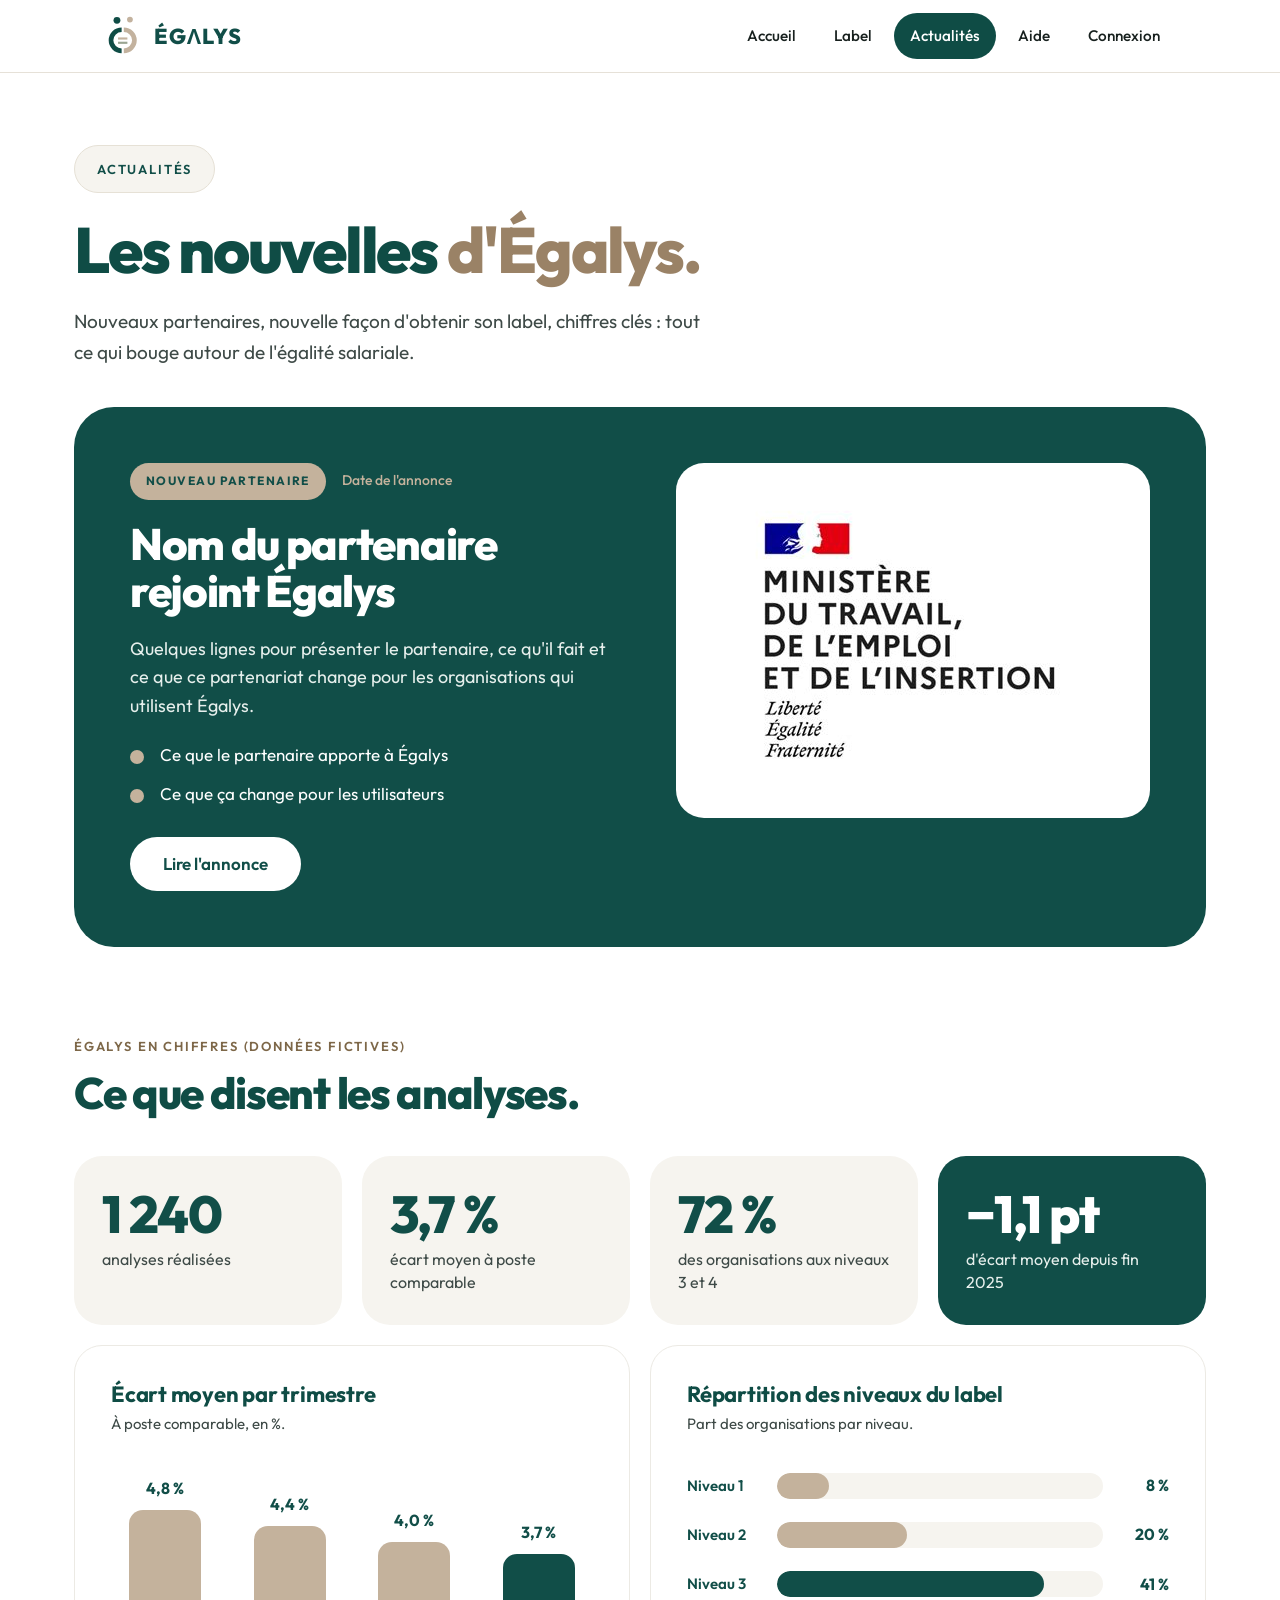
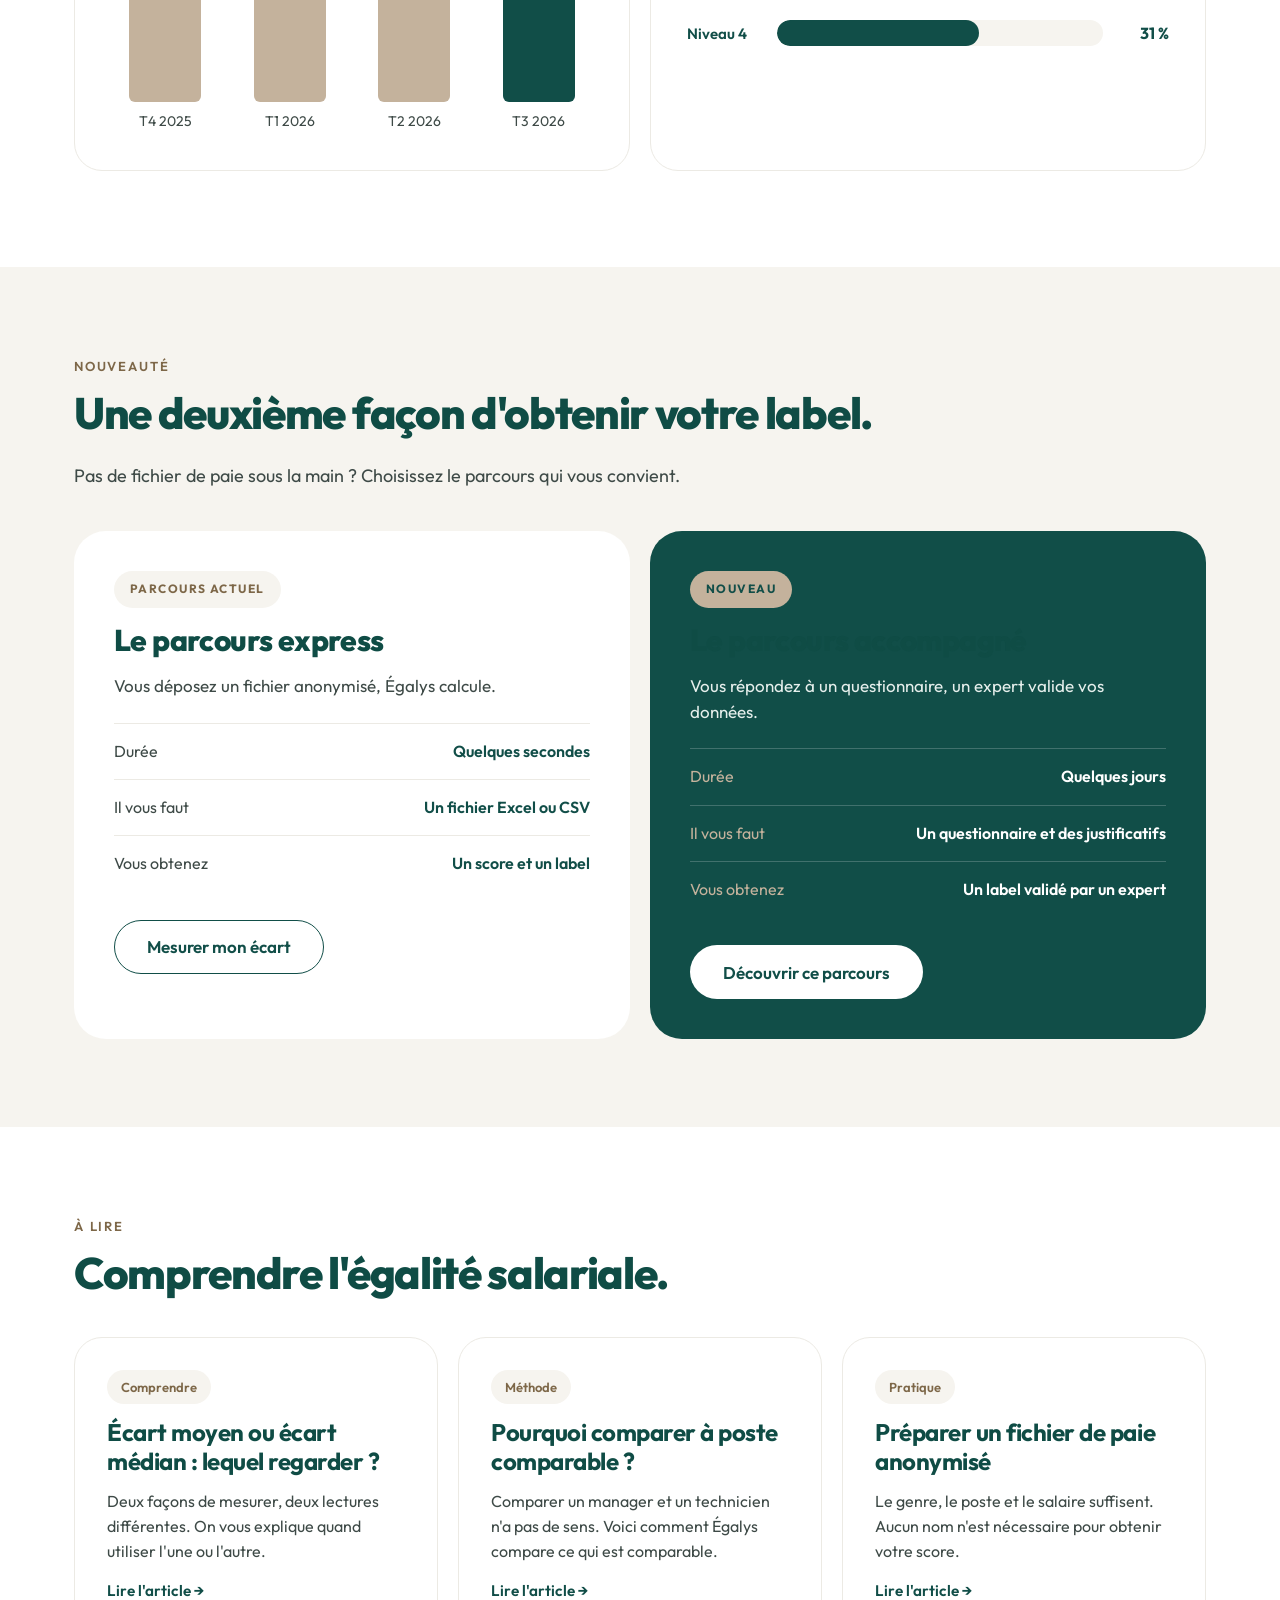
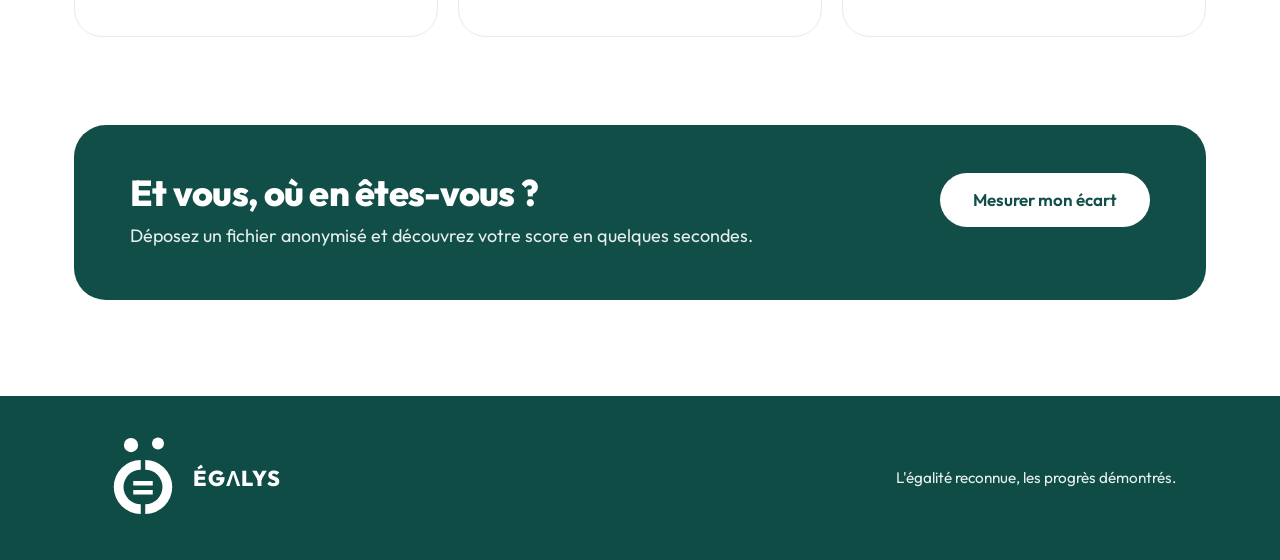
==== commit 79c9493a: "Finish front" ====
--- a/actualites.html
+++ b/actualites.html
@@ -213,7 +213,7 @@
   <footer>
       <div class="w">
         <span class="brand"
-          ><img src="logo.svg" alt="Logo Egalys" />
+          ><img src="logo-blanc.svg" alt="Logo Egalys" />
           <span aria-hidden="true">ÉGΛLYS</span></span
         ><span>L'égalité reconnue, les progrès démontrés.</span>
       </div>
--- a/style.css
+++ b/style.css
@@ -12,23 +12,32 @@
   --tx: #17201e;
   --mu: #4d5a57;
   --ln: #e6e1d8;
-  --green: #114E48;
-  --beige: #C4B29C;
-  --sage: #9BAA97;
-  --sand: #F6F4EF;
-  --gold: #9A8266;
-  --gold-dark: #7D6748;
-  --text-soft: #3E4A47;
-  --border: #D9D4C8;
-  --border-light: #ECEAE4;
-  --white: #FFFFFF;
-  --font: 'Outfit', sans-serif;
-}
-
-*, *::before, *::after { box-sizing: border-box; }
-
-html { scroll-padding-top: env(safe-area-inset-top, 0px); font-size: 100%; }
-html.big { font-size: 118%; }
+  --green: #114e48;
+  --beige: #c4b29c;
+  --sage: #9baa97;
+  --sand: #f6f4ef;
+  --gold: #9a8266;
+  --gold-dark: #7d6748;
+  --text-soft: #3e4a47;
+  --border: #d9d4c8;
+  --border-light: #eceae4;
+  --white: #ffffff;
+  --font: "Outfit", sans-serif;
+}
+
+*,
+*::before,
+*::after {
+  box-sizing: border-box;
+}
+
+html {
+  scroll-padding-top: env(safe-area-inset-top, 0px);
+  font-size: 90%;
+}
+html.big {
+  font-size: 118%;
+}
 
 body {
   margin: 0;
@@ -37,20 +46,33 @@
   flex-direction: column;
   background: var(--bg);
   color: var(--green);
-  font: 400 1.0625rem/1.7 Outfit, system-ui, sans-serif;
-}
-
-h1, h2, h3 {
+  font:
+    400 1.0625rem/1.7 Outfit,
+    system-ui,
+    sans-serif;
+}
+
+h1,
+h2,
+h3 {
   font-weight: 700;
   line-height: 1.12;
   margin: 0;
   letter-spacing: -0.02em;
   color: var(--pt);
 }
-h2 { font-size: clamp(1.9rem, 3.8vw, 2.8rem); }
-
-a { color: var(--gold-dark); text-decoration: none; }
-a:hover { color: var(--green); text-decoration: underline; }
+h2 {
+  font-size: clamp(1.9rem, 3.8vw, 2.8rem);
+}
+
+a {
+  color: var(--gold-dark);
+  text-decoration: none;
+}
+a:hover {
+  color: var(--green);
+  text-decoration: underline;
+}
 
 :focus-visible {
   outline: 3px solid var(--be2);
@@ -75,10 +97,21 @@
   border-radius: 8px;
   z-index: 20;
 }
-.skip:focus { top: 12px; }
-
-.w { max-width: 1120px; margin: 0 auto; padding: 0 24px; }
-.container { width: 100%; max-width: 1180px; margin: 0 auto; padding: 0 24px; }
+.skip:focus {
+  top: 12px;
+}
+
+.w {
+  max-width: 1120px;
+  margin: 0 auto;
+  padding: 0 24px;
+}
+.container {
+  width: 100%;
+  max-width: 1180px;
+  margin: 0 auto;
+  padding: 0 24px;
+}
 
 /* Header / navigation */
 header {
@@ -98,7 +131,12 @@
   flex-wrap: wrap;
   padding: 8px 0;
 }
-.nl { display: flex; align-items: center; gap: 6px; flex-wrap: wrap; }
+.nl {
+  display: flex;
+  align-items: center;
+  gap: 6px;
+  flex-wrap: wrap;
+}
 .nl a {
   text-decoration: none;
   color: var(--tx);
@@ -106,20 +144,34 @@
   padding: 10px 16px;
   border-radius: 99px;
 }
-.nl a:hover { background: var(--ca); }
-.nl a.on { background: var(--pt); color: #fff; }
+.nl a:hover {
+  background: var(--ca);
+}
+.nl a.on {
+  background: var(--pt);
+  color: #fff;
+}
 
 .brand {
   display: flex;
   align-items: center;
   gap: 14px;
   text-decoration: none;
-  font: 800 1.5rem Outfit, sans-serif;
+  font:
+    800 1.5rem Outfit,
+    sans-serif;
   color: var(--green);
   letter-spacing: 0.04em;
 }
-.brand:hover { text-decoration: none; color: var(--green); }
-.brand img { width: 36px; height: auto; display: block; }
+.brand:hover {
+  text-decoration: none;
+  color: var(--green);
+}
+.brand img {
+  width: 36px;
+  height: auto;
+  display: block;
+}
 
 .header {
   height: 88px;
@@ -127,16 +179,56 @@
   display: flex;
   align-items: center;
 }
-.header__inner { display: flex; align-items: center; justify-content: space-between; gap: 24px; }
-.brand__name { font-size: 26px; font-weight: 800; letter-spacing: 0.04em; }
-
-.nav { display: flex; align-items: center; gap: 8px; font-size: 17px; font-weight: 500; }
-.nav__link { padding: 14px 22px; border-radius: 999px; color: var(--green); }
-.nav__link:hover { background: var(--sand); color: var(--green); text-decoration: none; }
-.nav__link--outline { padding: 11px 20px; border: 1.5px solid var(--green); font-size: 15px; font-weight: 600; }
-.nav__link--login { padding: 12px 26px; border: 1.5px solid var(--green); font-weight: 600; }
-.nav__link--active { padding: 14px 26px; background: var(--green); color: var(--white); font-weight: 600; }
-.nav__link--active:hover { background: var(--green); color: var(--white); }
+.header__inner {
+  display: flex;
+  align-items: center;
+  justify-content: space-between;
+  gap: 24px;
+}
+.brand__name {
+  font-size: 26px;
+  font-weight: 800;
+  letter-spacing: 0.04em;
+}
+
+.nav {
+  display: flex;
+  align-items: center;
+  gap: 8px;
+  font-size: 17px;
+  font-weight: 500;
+}
+.nav__link {
+  padding: 14px 22px;
+  border-radius: 999px;
+  color: var(--green);
+}
+.nav__link:hover {
+  background: var(--sand);
+  color: var(--green);
+  text-decoration: none;
+}
+.nav__link--outline {
+  padding: 11px 20px;
+  border: 1.5px solid var(--green);
+  font-size: 15px;
+  font-weight: 600;
+}
+.nav__link--login {
+  padding: 12px 26px;
+  border: 1.5px solid var(--green);
+  font-weight: 600;
+}
+.nav__link--active {
+  padding: 14px 26px;
+  background: var(--green);
+  color: var(--white);
+  font-weight: 600;
+}
+.nav__link--active:hover {
+  background: var(--green);
+  color: var(--white);
+}
 
 /* Hero */
 .hero {
@@ -146,9 +238,19 @@
   align-items: center;
   padding: 72px 0;
 }
-.hero h1 { font-size: clamp(2.4rem, 5.6vw, 4.2rem); font-weight: 800; }
-.hero h1 span { color: var(--be2); }
-.hero p.l { font-size: 1.25rem; color: var(--mu); margin: 22px 0 34px; max-width: 540px; }
+.hero h1 {
+  font-size: clamp(2.4rem, 5.6vw, 4.2rem);
+  font-weight: 800;
+}
+.hero h1 span {
+  color: var(--be2);
+}
+.hero p.l {
+  font-size: 1.25rem;
+  color: var(--mu);
+  margin: 22px 0 34px;
+  max-width: 540px;
+}
 
 .tag {
   display: inline-block;
@@ -177,18 +279,47 @@
   color: #fff;
   border: 1.5px solid transparent;
   border-radius: 999px;
-  font: 600 17px Outfit, sans-serif;
+  font:
+    600 17px Outfit,
+    sans-serif;
   cursor: pointer;
-  transition: background 0.2s ease, color 0.2s ease;
-}
-.btn:hover { background: var(--pt2); text-decoration: none; }
-.btn.o { background: #fff; color: var(--pt); }
-.btn.o:hover { background: var(--ca); }
-.btn--light { background: var(--white); color: var(--green); }
-.btn--light:hover { background: var(--sand); color: var(--green); }
-.btn--outline { border-color: var(--green); color: var(--green); background: transparent; }
-.btn--outline:hover { background: var(--green); color: var(--white); }
-.btns { display: flex; gap: 12px; flex-wrap: wrap; }
+  transition:
+    background 0.2s ease,
+    color 0.2s ease;
+}
+.btn:hover {
+  background: var(--pt2);
+  text-decoration: none;
+}
+.btn.o {
+  background: #fff;
+  color: var(--pt);
+}
+.btn.o:hover {
+  background: var(--ca);
+}
+.btn--light {
+  background: var(--white);
+  color: var(--green);
+}
+.btn--light:hover {
+  background: var(--sand);
+  color: var(--green);
+}
+.btn--outline {
+  border-color: var(--green);
+  color: var(--green);
+  background: transparent;
+}
+.btn--outline:hover {
+  background: var(--green);
+  color: var(--white);
+}
+.btns {
+  display: flex;
+  gap: 12px;
+  flex-wrap: wrap;
+}
 
 .lg {
   background: var(--ca);
@@ -201,11 +332,19 @@
   justify-self: center;
   width: 100%;
 }
-.lg img { width: 100%; max-width: 300px; height: auto; }
+.lg img {
+  width: 100%;
+  max-width: 300px;
+  height: auto;
+}
 
 /* Sections */
-.sec { padding: 72px 0; }
-.sec.ca { background: var(--ca); }
+.sec {
+  padding: 72px 0;
+}
+.sec.ca {
+  background: var(--ca);
+}
 .k {
   display: block;
   color: var(--be2);
@@ -215,7 +354,12 @@
   font-size: 0.85rem;
   margin-bottom: 12px;
 }
-.sub { color: var(--mu); font-size: 1.15rem; max-width: 620px; margin: 14px 0 0; }
+.sub {
+  color: var(--mu);
+  font-size: 1.15rem;
+  max-width: 620px;
+  margin: 14px 0 0;
+}
 
 .cards {
   display: grid;
@@ -223,8 +367,15 @@
   gap: 20px;
   margin-top: 40px;
 }
-.cd { background: #fff; border: 1px solid var(--ln); border-radius: 24px; padding: 32px; }
-.sec.ca .cd { border-color: transparent; }
+.cd {
+  background: #fff;
+  border: 1px solid var(--ln);
+  border-radius: 24px;
+  padding: 32px;
+}
+.sec.ca .cd {
+  border-color: transparent;
+}
 .cd .n {
   width: 48px;
   height: 48px;
@@ -237,8 +388,14 @@
   font-size: 1.2rem;
   margin-bottom: 18px;
 }
-.cd h3 { font-size: 1.4rem; margin-bottom: 8px; }
-.cd p { margin: 0; color: var(--mu); }
+.cd h3 {
+  font-size: 1.4rem;
+  margin-bottom: 8px;
+}
+.cd p {
+  margin: 0;
+  color: var(--mu);
+}
 
 .assure {
   display: flex;
@@ -250,14 +407,34 @@
   padding: 36px;
   margin-top: 40px;
 }
-.assure svg { flex: none; width: 44px; height: 44px; }
-.assure h3 { color: #fff; font-size: 1.5rem; margin-bottom: 6px; }
-.assure p { margin: 0; color: #e8f0ee; }
+.assure svg {
+  flex: none;
+  width: 44px;
+  height: 44px;
+}
+.assure h3 {
+  color: #fff;
+  font-size: 1.5rem;
+  margin-bottom: 6px;
+}
+.assure p {
+  margin: 0;
+  color: #e8f0ee;
+}
 
 /* Levels */
-.ph { padding: 56px 0 16px; }
-.ph h1 { font-size: clamp(2.2rem, 5vw, 3.5rem); font-weight: 800; }
-.lv { display: grid; gap: 16px; margin-top: 32px; }
+.ph {
+  padding: 56px 0 16px;
+}
+.ph h1 {
+  font-size: clamp(2.2rem, 5vw, 3.5rem);
+  font-weight: 800;
+}
+.lv {
+  display: grid;
+  gap: 16px;
+  margin-top: 32px;
+}
 .lr {
   display: grid;
   grid-template-columns: 72px 1fr auto;
@@ -278,8 +455,13 @@
   font-size: 1.3rem;
   color: #fff;
 }
-.lr h3 { font-size: 1.5rem; }
-.lr p { margin: 2px 0 0; color: var(--mu); }
+.lr h3 {
+  font-size: 1.5rem;
+}
+.lr p {
+  margin: 2px 0 0;
+  color: var(--mu);
+}
 .lr .s {
   font-weight: 700;
   background: var(--ca);
@@ -289,10 +471,22 @@
   white-space: nowrap;
   border: 3px solid var(--ln);
 }
-.l1 { background: var(--be2); border: 3px solid var(--be); }
-.l2 { background: #6f8f86; border: 3px solid var(--mu); }
-.l3 { background: #2c6b62; border: 3px solid var(--pt); }
-.l4 { background: var(--pt); border: 3px solid var(--pt2); }
+.l1 {
+  background: var(--be2);
+  border: 3px solid var(--be);
+}
+.l2 {
+  background: #6f8f86;
+  border: 3px solid var(--mu);
+}
+.l3 {
+  background: #2c6b62;
+  border: 3px solid var(--pt);
+}
+.l4 {
+  background: var(--pt);
+  border: 3px solid var(--pt2);
+}
 
 /* Upload + results */
 .drop {
@@ -305,26 +499,73 @@
   cursor: pointer;
   margin-top: 28px;
 }
-.drop:hover, .drop.o { background: #efeadf; }
-.drop h3 { font-size: 1.7rem; }
-.drop p { margin: 8px 0 0; color: var(--mu); }
-.fmt { background: var(--ca); border-radius: 20px; padding: 22px 26px; margin: 20px 0 40px; }
+.drop:hover,
+.drop.o {
+  background: #efeadf;
+}
+.drop h3 {
+  font-size: 1.7rem;
+}
+.drop p {
+  margin: 8px 0 0;
+  color: var(--mu);
+}
+.fmt {
+  background: var(--ca);
+  border-radius: 20px;
+  padding: 22px 26px;
+  margin: 20px 0 40px;
+}
 .fmt code {
   display: block;
-  font: 500 0.95rem ui-monospace, Menlo, monospace;
+  font:
+    500 0.95rem ui-monospace,
+    Menlo,
+    monospace;
   white-space: pre;
   overflow-x: auto;
   margin-top: 8px;
 }
-#err { color: #a12a1a; font-weight: 600; margin-top: 16px; }
-#res { padding: 0.5rem 0 80px; }
-
-.top { display: grid; grid-template-columns: 1fr 1fr; gap: 20px; }
-.pn { border: 1px solid var(--ln); border-radius: 28px; padding: 36px; background: #fff; }
-.pn.g { background: var(--pt); border-color: var(--pt); color: #fff; }
-.pn.g .k { color: var(--be); }
-.big { font: 800 clamp(5rem, 12vw, 8rem)/0.9 Outfit, sans-serif; letter-spacing: -0.05em; }
-.big small { font-size: 0.25em; font-weight: 500; opacity: 0.8; letter-spacing: 0; }
+#err {
+  color: #a12a1a;
+  font-weight: 600;
+  margin-top: 16px;
+}
+#res {
+  padding: 0.5rem 0 80px;
+}
+
+.top {
+  display: grid;
+  grid-template-columns: 1fr 1fr;
+  gap: 20px;
+}
+.pn {
+  border: 1px solid var(--ln);
+  border-radius: 28px;
+  padding: 36px;
+  background: #fff;
+}
+.pn.g {
+  background: var(--pt);
+  border-color: var(--pt);
+  color: #fff;
+}
+.pn.g .k {
+  color: var(--be);
+}
+.big {
+  font:
+    800 clamp(5rem, 12vw, 8rem)/0.9 Outfit,
+    sans-serif;
+  letter-spacing: -0.05em;
+}
+.big small {
+  font-size: 0.25em;
+  font-weight: 500;
+  opacity: 0.8;
+  letter-spacing: 0;
+}
 .pbar {
   height: 14px;
   background: rgba(255, 255, 255, 0.2);
@@ -350,14 +591,41 @@
   border-radius: 99px;
   margin-top: 12px;
 }
-#msg { margin: 16px 0 0; color: #e8f0ee; }
-
-.kv { display: grid; grid-template-columns: 1fr 1fr; gap: 22px 14px; margin-bottom: 28px; }
-.kv b { display: block; font-size: 2rem; font-weight: 700; color: var(--pt); line-height: 1.1; }
-.kv span { font-size: 0.95rem; color: var(--mu); }
-
-.bar { display: flex; align-items: center; gap: 12px; margin: 12px 0; font-weight: 500; }
-.bar i { display: block; height: 30px; border-radius: 8px; }
+#msg {
+  margin: 16px 0 0;
+  color: #e8f0ee;
+}
+
+.kv {
+  display: grid;
+  grid-template-columns: 1fr 1fr;
+  gap: 22px 14px;
+  margin-bottom: 28px;
+}
+.kv b {
+  display: block;
+  font-size: 2rem;
+  font-weight: 700;
+  color: var(--pt);
+  line-height: 1.1;
+}
+.kv span {
+  font-size: 0.95rem;
+  color: var(--mu);
+}
+
+.bar {
+  display: flex;
+  align-items: center;
+  gap: 12px;
+  margin: 12px 0;
+  font-weight: 500;
+}
+.bar i {
+  display: block;
+  height: 30px;
+  border-radius: 8px;
+}
 
 .tw {
   overflow-x: auto;
@@ -366,7 +634,10 @@
   border-radius: 24px;
   padding: 28px;
 }
-table { width: 100%; border-collapse: collapse; }
+table {
+  width: 100%;
+  border-collapse: collapse;
+}
 th {
   font-size: 0.85rem;
   color: var(--mu);
@@ -375,46 +646,165 @@
   border-bottom: 2px solid var(--ln);
   font-weight: 600;
 }
-td { padding: 14px 10px; text-align: right; border-bottom: 1px solid var(--ln); white-space: nowrap; }
-th:first-child, td:first-child { text-align: left; }
-
-.two { display: grid; grid-template-columns: 1fr 1fr; gap: 20px; margin-top: 32px; }
-.two h3 { font-size: 1.45rem; margin-bottom: 10px; }
-.two p, .two li { color: var(--mu); margin: 0 0 8px; }
-.two ul { padding-left: 20px; margin: 0; }
-
-details { border: 1px solid var(--ln); border-radius: 18px; padding: 18px 24px; margin-top: 12px; background: #fff; }
-summary { font-weight: 600; cursor: pointer; color: var(--pt); font-size: 1.1rem; }
-details p { color: var(--mu); margin: 10px 0 0; }
+td {
+  padding: 14px 10px;
+  text-align: right;
+  border-bottom: 1px solid var(--ln);
+  white-space: nowrap;
+}
+th:first-child,
+td:first-child {
+  text-align: left;
+}
+
+.two {
+  display: grid;
+  grid-template-columns: 1fr 1fr;
+  gap: 20px;
+  margin-top: 32px;
+}
+.two h3 {
+  font-size: 1.45rem;
+  margin-bottom: 10px;
+}
+.two p,
+.two li {
+  color: var(--mu);
+  margin: 0 0 8px;
+}
+.two ul {
+  padding-left: 20px;
+  margin: 0;
+}
+
+details {
+  border: 1px solid var(--ln);
+  border-radius: 18px;
+  padding: 18px 24px;
+  margin-top: 12px;
+  background: #fff;
+}
+summary {
+  font-weight: 600;
+  cursor: pointer;
+  color: var(--pt);
+  font-size: 1.1rem;
+}
+details p {
+  color: var(--mu);
+  margin: 10px 0 0;
+}
 
 /* Footer */
-footer { background: var(--pt); color: #e8f0ee; padding: 40px 0; }
-footer .w { display: flex; justify-content: space-between; gap: 16px; flex-wrap: wrap; align-items: center; }
-footer .w img { width: 25%; height: 25%; }
-footer .brand { color: #fff; }
-
-.footer { background: var(--green); color: var(--white); }
-.footer__inner { height: 104px; display: flex; align-items: center; justify-content: space-between; gap: 24px; }
-.footer__brand { display: flex; align-items: center; gap: 14px; }
-.footer__brand-logo { display: block; width: 30px; height: 34px; flex-shrink: 0; }
-.footer__name { font-size: 24px; font-weight: 800; letter-spacing: 0.04em; }
-.footer__tagline { font-size: 16px; }
+footer {
+  background: var(--pt);
+  color: #e8f0ee;
+  padding: 40px 0;
+}
+footer .w {
+  display: flex;
+  justify-content: space-between;
+  gap: 16px;
+  flex-wrap: wrap;
+  align-items: center;
+}
+footer .w img {
+  width: 25%;
+  height: 25%;
+}
+footer .brand {
+  color: #fff;
+}
+
+.footer {
+  background: var(--green);
+  color: var(--white);
+}
+.footer__inner {
+  height: 104px;
+  display: flex;
+  align-items: center;
+  justify-content: space-between;
+  gap: 24px;
+}
+.footer__brand {
+  display: flex;
+  align-items: center;
+  gap: 14px;
+}
+.footer__brand-logo {
+  display: block;
+  width: 30px;
+  height: 34px;
+  flex-shrink: 0;
+}
+.footer__name {
+  font-size: 24px;
+  font-weight: 800;
+  letter-spacing: 0.04em;
+}
+.footer__tagline {
+  font-size: 16px;
+}
 
 /* Partners marquee */
-.partners-sec { padding: 60px 0; overflow: hidden; }
-.marquee-wrapper { display: flex; flex-direction: column; gap: 16px; margin-top: 36px; }
+.partners-sec {
+  padding: 60px 0;
+  overflow: hidden;
+}
+.marquee-wrapper {
+  display: flex;
+  flex-direction: column;
+  gap: 16px;
+  margin-top: 36px;
+}
 .marquee-container {
   width: 100%;
   overflow: hidden;
   position: relative;
-  -webkit-mask-image: linear-gradient(to right, transparent, black 8%, black 92%, transparent);
-  mask-image: linear-gradient(to right, transparent, black 8%, black 92%, transparent);
-}
-.marquee-track { display: flex; gap: 20px; width: max-content; will-change: transform; }
-.marquee-track.left { animation: marqueeLeft 30s linear infinite; }
-.marquee-track.right { animation: marqueeRight 30s linear infinite; }
-@keyframes marqueeLeft { from { transform: translateX(0); } to { transform: translateX(-50%); } }
-@keyframes marqueeRight { from { transform: translateX(-50%); } to { transform: translateX(0); } }
+  -webkit-mask-image: linear-gradient(
+    to right,
+    transparent,
+    black 8%,
+    black 92%,
+    transparent
+  );
+  mask-image: linear-gradient(
+    to right,
+    transparent,
+    black 8%,
+    black 92%,
+    transparent
+  );
+}
+.marquee-track {
+  display: flex;
+  gap: 20px;
+  width: max-content;
+  will-change: transform;
+}
+.marquee-track.left {
+  animation: marqueeLeft 30s linear infinite;
+}
+.marquee-track.right {
+  animation: marqueeRight 30s linear infinite;
+}
+@keyframes marqueeLeft {
+  from {
+    transform: translateX(0);
+  }
+  to {
+    transform: translateX(-50%);
+  }
+}
+@keyframes marqueeRight {
+  from {
+    transform: translateX(-50%);
+  }
+  to {
+    transform: translateX(0);
+  }
+}
 
 .partner-card {
   flex: 0 0 260px;
@@ -426,7 +816,9 @@
   align-items: center;
   justify-content: center;
   padding: 16px;
-  transition: border-color 0.4s ease, transform 0.4s ease;
+  transition:
+    border-color 0.4s ease,
+    transform 0.4s ease;
 }
 .partner-card img {
   max-width: 100%;
@@ -434,10 +826,17 @@
   object-fit: contain;
   filter: grayscale(100%);
   opacity: 0.4;
-  transition: filter 0.4s ease, opacity 0.4s ease;
-}
-.partner-card.active { border-color: var(--be2); }
-.partner-card.active img { filter: grayscale(0%); opacity: 1; }
+  transition:
+    filter 0.4s ease,
+    opacity 0.4s ease;
+}
+.partner-card.active {
+  border-color: var(--be2);
+}
+.partner-card.active img {
+  filter: grayscale(0%);
+  opacity: 1;
+}
 .logo-placeholder {
   width: 100%;
   height: 100%;
@@ -450,9 +849,15 @@
   font-weight: 600;
   font-size: 0.95rem;
   border: 1.5px dashed var(--be);
-  transition: background-color 0.4s ease, color 0.4s ease;
-}
-.partner-card.active .logo-placeholder { background: #fff; color: var(--pt); border-color: var(--pt); }
+  transition:
+    background-color 0.4s ease,
+    color 0.4s ease;
+}
+.partner-card.active .logo-placeholder {
+  background: #fff;
+  color: var(--pt);
+  border-color: var(--pt);
+}
 
 /* Login / register */
 .login {
@@ -462,34 +867,93 @@
   gap: 72px;
   padding: 72px 0;
 }
-.login__form-side { flex: 1 1 480px; max-width: 520px; display: flex; flex-direction: column; gap: 28px; }
-.login__visual { flex: 1 1 460px; }
-.register__form-side { max-width: 540px; }
+.login__form-side {
+  flex: 1 1 480px;
+  max-width: 520px;
+  display: flex;
+  flex-direction: column;
+  gap: 28px;
+}
+.login__visual {
+  flex: 1 1 460px;
+}
+.register__form-side {
+  max-width: 540px;
+}
 
 .badge {
   align-self: flex-start;
   padding: 12px 22px;
   background: var(--sand);
-  border: 1px solid #E6E1D6;
+  border: 1px solid #e6e1d6;
   border-radius: 999px;
   font-size: 13px;
   font-weight: 600;
   letter-spacing: 0.14em;
 }
-.login__title { margin: 0; font-size: 56px; line-height: 1.04; font-weight: 800; letter-spacing: -0.03em; }
-.accent, .login__title-accent { color: var(--gold); }
-.login__intro { margin: 0; font-size: 18px; line-height: 1.6; color: var(--text-soft); }
-.login__switch { margin: 0; font-size: 16px; color: var(--text-soft); }
-.link--small { font-size: 14px; font-weight: 500; }
-.link--strong { font-weight: 600; color: var(--green); text-decoration: underline; }
-
-.form { display: flex; flex-direction: column; gap: 20px; margin-top: 4px; }
-.form__row { display: flex; gap: 16px; }
-.form__row .field { flex: 1; min-width: 0; }
-.form__row .field__input { width: 100%; }
-.field { display: flex; flex-direction: column; gap: 8px; }
-.field__row { display: flex; align-items: center; justify-content: space-between; }
-.field__label { font-size: 15px; font-weight: 600; }
+.login__title {
+  margin: 0;
+  font-size: 56px;
+  line-height: 1.04;
+  font-weight: 800;
+  letter-spacing: -0.03em;
+}
+.accent,
+.login__title-accent {
+  color: var(--gold);
+}
+.login__intro {
+  margin: 0;
+  font-size: 18px;
+  line-height: 1.6;
+  color: var(--text-soft);
+}
+.login__switch {
+  margin: 0;
+  font-size: 16px;
+  color: var(--text-soft);
+}
+.link--small {
+  font-size: 14px;
+  font-weight: 500;
+}
+.link--strong {
+  font-weight: 600;
+  color: var(--green);
+  text-decoration: underline;
+}
+
+.form {
+  display: flex;
+  flex-direction: column;
+  gap: 20px;
+  margin-top: 4px;
+}
+.form__row {
+  display: flex;
+  gap: 16px;
+}
+.form__row .field {
+  flex: 1;
+  min-width: 0;
+}
+.form__row .field__input {
+  width: 100%;
+}
+.field {
+  display: flex;
+  flex-direction: column;
+  gap: 8px;
+}
+.field__row {
+  display: flex;
+  align-items: center;
+  justify-content: space-between;
+}
+.field__label {
+  font-size: 15px;
+  font-weight: 600;
+}
 .field__input {
   height: 58px;
   padding: 0 22px;
@@ -500,13 +964,34 @@
   font-size: 17px;
   color: var(--green);
 }
-.field__input:focus { border-color: var(--green); }
-.field__input::placeholder { color: #8A938F; }
-
-.checkbox { display: flex; align-items: center; gap: 12px; font-size: 15px; color: var(--text-soft); }
-.checkbox__input { width: 22px; height: 22px; margin: 0; accent-color: var(--green); }
-.checkbox--top { align-items: flex-start; line-height: 1.5; }
-.checkbox--top .checkbox__input { flex: none; margin-top: 1px; }
+.field__input:focus {
+  border-color: var(--green);
+}
+.field__input::placeholder {
+  color: #8a938f;
+}
+
+.checkbox {
+  display: flex;
+  align-items: center;
+  gap: 12px;
+  font-size: 15px;
+  color: var(--text-soft);
+}
+.checkbox__input {
+  width: 22px;
+  height: 22px;
+  margin: 0;
+  accent-color: var(--green);
+}
+.checkbox--top {
+  align-items: flex-start;
+  line-height: 1.5;
+}
+.checkbox--top .checkbox__input {
+  flex: none;
+  margin-top: 1px;
+}
 
 .button {
   height: 58px;
@@ -521,7 +1006,9 @@
   cursor: pointer;
   transition: background 0.2s ease;
 }
-.button:hover { background: #0B3A36; }
+.button:hover {
+  background: #0b3a36;
+}
 
 .visual-card {
   min-height: 440px;
@@ -534,14 +1021,56 @@
   background: var(--sand);
   border-radius: 40px;
 }
-.visual-card__tagline { margin: 0; font-size: 22px; font-weight: 600; text-align: center; letter-spacing: -0.01em; }
-
-.steps-card { padding: 48px; display: flex; flex-direction: column; gap: 32px; background: var(--sand); border-radius: 40px; }
-.steps-card__head { display: flex; flex-direction: column; gap: 12px; }
-.steps-card__eyebrow { font-size: 13px; font-weight: 600; letter-spacing: 0.14em; color: var(--gold-dark); }
-.steps-card__title { margin: 0; font-size: 34px; line-height: 1.1; font-weight: 800; letter-spacing: -0.02em; }
-.steps { list-style: none; margin: 0; padding: 0; display: flex; flex-direction: column; gap: 16px; }
-.step { display: flex; align-items: flex-start; gap: 18px; padding: 22px 24px; background: var(--white); border-radius: 24px; }
+.visual-card__tagline {
+  margin: 0;
+  font-size: 22px;
+  font-weight: 600;
+  text-align: center;
+  letter-spacing: -0.01em;
+}
+
+.steps-card {
+  padding: 48px;
+  display: flex;
+  flex-direction: column;
+  gap: 32px;
+  background: var(--sand);
+  border-radius: 40px;
+}
+.steps-card__head {
+  display: flex;
+  flex-direction: column;
+  gap: 12px;
+}
+.steps-card__eyebrow {
+  font-size: 13px;
+  font-weight: 600;
+  letter-spacing: 0.14em;
+  color: var(--gold-dark);
+}
+.steps-card__title {
+  margin: 0;
+  font-size: 34px;
+  line-height: 1.1;
+  font-weight: 800;
+  letter-spacing: -0.02em;
+}
+.steps {
+  list-style: none;
+  margin: 0;
+  padding: 0;
+  display: flex;
+  flex-direction: column;
+  gap: 16px;
+}
+.step {
+  display: flex;
+  align-items: flex-start;
+  gap: 18px;
+  padding: 22px 24px;
+  background: var(--white);
+  border-radius: 24px;
+}
 .step__number {
   flex: none;
   width: 44px;
@@ -555,19 +1084,65 @@
   font-size: 18px;
   font-weight: 700;
 }
-.step__title { font-size: 20px; font-weight: 700; letter-spacing: -0.01em; }
-.step__text { margin-top: 4px; font-size: 15px; line-height: 1.5; color: var(--text-soft); }
+.step__title {
+  font-size: 20px;
+  font-weight: 700;
+  letter-spacing: -0.01em;
+}
+.step__text {
+  margin-top: 4px;
+  font-size: 15px;
+  line-height: 1.5;
+  color: var(--text-soft);
+}
 
 /* News page */
-.section { padding-top: 88px; }
-.section--tight { padding-top: 40px; }
-.section--last { padding-bottom: 96px; }
-.eyebrow { margin: 0 0 12px; font-size: 13px; font-weight: 600; letter-spacing: 0.14em; color: var(--gold-dark); }
-.section__title { margin: 0 0 40px; font-size: 44px; line-height: 1.08; font-weight: 800; letter-spacing: -0.03em; }
-
-.intro { padding-top: 72px; display: flex; flex-direction: column; align-items: flex-start; gap: 24px; }
-.intro__title { margin: 0; max-width: 800px; font-size: 64px; line-height: 1.02; font-weight: 800; letter-spacing: -0.035em; }
-.intro__text { margin: 0; max-width: 640px; font-size: 19px; line-height: 1.6; color: var(--text-soft); }
+.section {
+  padding-top: 88px;
+}
+.section--tight {
+  padding-top: 40px;
+}
+.section--last {
+  padding-bottom: 96px;
+}
+.eyebrow {
+  margin: 0 0 12px;
+  font-size: 13px;
+  font-weight: 600;
+  letter-spacing: 0.14em;
+  color: var(--gold-dark);
+}
+.section__title {
+  margin: 0 0 40px;
+  font-size: 44px;
+  line-height: 1.08;
+  font-weight: 800;
+  letter-spacing: -0.03em;
+}
+
+.intro {
+  padding-top: 72px;
+  display: flex;
+  flex-direction: column;
+  align-items: flex-start;
+  gap: 24px;
+}
+.intro__title {
+  margin: 0;
+  max-width: 800px;
+  font-size: 64px;
+  line-height: 1.02;
+  font-weight: 800;
+  letter-spacing: -0.035em;
+}
+.intro__text {
+  margin: 0;
+  max-width: 640px;
+  font-size: 19px;
+  line-height: 1.6;
+  color: var(--text-soft);
+}
 
 .partner {
   display: flex;
@@ -578,8 +1153,20 @@
   color: var(--white);
   border-radius: 40px;
 }
-.partner__content { flex: 1 1 55%; display: flex; flex-direction: column; gap: 20px; }
-.partner__meta { margin: 0; display: flex; flex-wrap: wrap; align-items: center; gap: 16px; font-size: 14px; }
+.partner__content {
+  flex: 1 1 55%;
+  display: flex;
+  flex-direction: column;
+  gap: 20px;
+}
+.partner__meta {
+  margin: 0;
+  display: flex;
+  flex-wrap: wrap;
+  align-items: center;
+  gap: 16px;
+  font-size: 14px;
+}
 .partner__tag {
   padding: 8px 16px;
   border-radius: 999px;
@@ -589,11 +1176,37 @@
   letter-spacing: 0.12em;
   font-size: 12px;
 }
-.partner__date { color: var(--beige); font-weight: 500; }
-.partner__title { margin: 0; font-size: 44px; line-height: 1.08; font-weight: 800; letter-spacing: -0.03em; color: #fff; }
-.partner__text { margin: 0; font-size: 18px; line-height: 1.6; color: #E6EFEC; }
-.partner__points { margin: 0 0 8px; padding: 0; list-style: none; display: flex; flex-direction: column; gap: 10px; font-size: 17px; }
-.partner__points li { position: relative; padding-left: 30px; }
+.partner__date {
+  color: var(--beige);
+  font-weight: 500;
+}
+.partner__title {
+  margin: 0;
+  font-size: 44px;
+  line-height: 1.08;
+  font-weight: 800;
+  letter-spacing: -0.03em;
+  color: #fff;
+}
+.partner__text {
+  margin: 0;
+  font-size: 18px;
+  line-height: 1.6;
+  color: #e6efec;
+}
+.partner__points {
+  margin: 0 0 8px;
+  padding: 0;
+  list-style: none;
+  display: flex;
+  flex-direction: column;
+  gap: 10px;
+  font-size: 17px;
+}
+.partner__points li {
+  position: relative;
+  padding-left: 30px;
+}
 .partner__points li::before {
   content: "";
   position: absolute;
@@ -604,48 +1217,191 @@
   border-radius: 50%;
   background: var(--beige);
 }
-.partner__logo img { border-radius: 28px; }
-.partner__logo-text { color: var(--gold-dark); font-size: 20px; font-weight: 600; }
-
-.stats { display: grid; grid-template-columns: repeat(4, 1fr); gap: 20px; }
-.stat { display: flex; flex-direction: column; gap: 8px; padding: 32px 28px; background: var(--sand); border-radius: 28px; }
-.stat__value { font-size: 52px; line-height: 1; font-weight: 800; letter-spacing: -0.03em; }
-.stat__label { font-size: 16px; line-height: 1.4; color: var(--text-soft); }
-.stat--dark { background: var(--green); color: var(--white); }
-.stat--dark .stat__label { color: #E6EFEC; }
-
-.charts { display: grid; grid-template-columns: 1fr 1fr; gap: 20px; margin-top: 20px; }
-.chart-card { padding: 36px; border: 1px solid var(--border-light); border-radius: 28px; background: var(--white); }
-.chart-card__title { margin: 0; font-size: 22px; font-weight: 700; letter-spacing: -0.01em; }
-.chart-card__sub { margin: 4px 0 28px; font-size: 15px; color: var(--text-soft); }
-
-.vbars { display: flex; align-items: flex-end; justify-content: space-between; gap: 16px; height: 270px; }
-.vbar { flex: 1; display: flex; flex-direction: column; align-items: center; justify-content: flex-end; gap: 8px; }
-.vbar__value { font-size: 16px; font-weight: 700; }
-.vbar__bar { width: 100%; max-width: 72px; border-radius: 14px 14px 6px 6px; background: var(--beige); }
-.vbar__bar--1 { height: 192px; }
-.vbar__bar--2 { height: 176px; }
-.vbar__bar--3 { height: 160px; }
-.vbar__bar--4 { height: 148px; }
-.vbar__bar--accent { background: var(--green); }
-.vbar__label { font-size: 14px; color: var(--text-soft); }
-
-.hbars { display: flex; flex-direction: column; gap: 22px; padding-top: 8px; }
-.hbar { display: grid; grid-template-columns: 76px 1fr 52px; align-items: center; gap: 14px; }
-.hbar__label { font-size: 15px; font-weight: 600; }
-.hbar__track { height: 26px; border-radius: 999px; background: var(--sand); overflow: hidden; }
-.hbar__fill { display: block; height: 100%; border-radius: 999px; background: var(--beige); }
-.hbar__fill--n1 { width: 16%; }
-.hbar__fill--n2 { width: 40%; }
-.hbar__fill--n3 { width: 82%; background: var(--green); }
-.hbar__fill--n4 { width: 62%; background: var(--green); }
-.hbar__value { font-size: 16px; font-weight: 700; text-align: right; }
-
-.band { margin-top: 96px; padding: 88px 0; background: var(--sand); }
-.band__intro { margin: -16px 0 40px; font-size: 18px; color: var(--text-soft); }
-.methods { display: grid; grid-template-columns: 1fr 1fr; gap: 20px; }
-.method { display: flex; flex-direction: column; gap: 16px; padding: 40px; background: var(--white); border-radius: 32px; }
-.method--new { background: var(--green); color: var(--white); }
+.partner__logo img {
+  border-radius: 28px;
+}
+.partner__logo-text {
+  color: var(--gold-dark);
+  font-size: 20px;
+  font-weight: 600;
+}
+
+.stats {
+  display: grid;
+  grid-template-columns: repeat(4, 1fr);
+  gap: 20px;
+}
+.stat {
+  display: flex;
+  flex-direction: column;
+  gap: 8px;
+  padding: 32px 28px;
+  background: var(--sand);
+  border-radius: 28px;
+}
+.stat__value {
+  font-size: 52px;
+  line-height: 1;
+  font-weight: 800;
+  letter-spacing: -0.03em;
+}
+.stat__label {
+  font-size: 16px;
+  line-height: 1.4;
+  color: var(--text-soft);
+}
+.stat--dark {
+  background: var(--green);
+  color: var(--white);
+}
+.stat--dark .stat__label {
+  color: #e6efec;
+}
+
+.charts {
+  display: grid;
+  grid-template-columns: 1fr 1fr;
+  gap: 20px;
+  margin-top: 20px;
+}
+.chart-card {
+  padding: 36px;
+  border: 1px solid var(--border-light);
+  border-radius: 28px;
+  background: var(--white);
+}
+.chart-card__title {
+  margin: 0;
+  font-size: 22px;
+  font-weight: 700;
+  letter-spacing: -0.01em;
+}
+.chart-card__sub {
+  margin: 4px 0 28px;
+  font-size: 15px;
+  color: var(--text-soft);
+}
+
+.vbars {
+  display: flex;
+  align-items: flex-end;
+  justify-content: space-between;
+  gap: 16px;
+  height: 270px;
+}
+.vbar {
+  flex: 1;
+  display: flex;
+  flex-direction: column;
+  align-items: center;
+  justify-content: flex-end;
+  gap: 8px;
+}
+.vbar__value {
+  font-size: 16px;
+  font-weight: 700;
+}
+.vbar__bar {
+  width: 100%;
+  max-width: 72px;
+  border-radius: 14px 14px 6px 6px;
+  background: var(--beige);
+}
+.vbar__bar--1 {
+  height: 192px;
+}
+.vbar__bar--2 {
+  height: 176px;
+}
+.vbar__bar--3 {
+  height: 160px;
+}
+.vbar__bar--4 {
+  height: 148px;
+}
+.vbar__bar--accent {
+  background: var(--green);
+}
+.vbar__label {
+  font-size: 14px;
+  color: var(--text-soft);
+}
+
+.hbars {
+  display: flex;
+  flex-direction: column;
+  gap: 22px;
+  padding-top: 8px;
+}
+.hbar {
+  display: grid;
+  grid-template-columns: 76px 1fr 52px;
+  align-items: center;
+  gap: 14px;
+}
+.hbar__label {
+  font-size: 15px;
+  font-weight: 600;
+}
+.hbar__track {
+  height: 26px;
+  border-radius: 999px;
+  background: var(--sand);
+  overflow: hidden;
+}
+.hbar__fill {
+  display: block;
+  height: 100%;
+  border-radius: 999px;
+  background: var(--beige);
+}
+.hbar__fill--n1 {
+  width: 16%;
+}
+.hbar__fill--n2 {
+  width: 40%;
+}
+.hbar__fill--n3 {
+  width: 82%;
+  background: var(--green);
+}
+.hbar__fill--n4 {
+  width: 62%;
+  background: var(--green);
+}
+.hbar__value {
+  font-size: 16px;
+  font-weight: 700;
+  text-align: right;
+}
+
+.band {
+  margin-top: 96px;
+  padding: 88px 0;
+  background: var(--sand);
+}
+.band__intro {
+  margin: -16px 0 40px;
+  font-size: 18px;
+  color: var(--text-soft);
+}
+.methods {
+  display: grid;
+  grid-template-columns: 1fr 1fr;
+  gap: 20px;
+}
+.method {
+  display: flex;
+  flex-direction: column;
+  gap: 16px;
+  padding: 40px;
+  background: var(--white);
+  border-radius: 32px;
+}
+.method--new {
+  background: var(--green);
+  color: var(--white);
+}
 .method__tag {
   align-self: flex-start;
   padding: 8px 16px;
@@ -656,11 +1412,30 @@
   font-weight: 700;
   letter-spacing: 0.12em;
 }
-.method__tag--new { background: var(--beige); color: var(--green); }
-.method__title { margin: 0; font-size: 30px; font-weight: 800; letter-spacing: -0.02em; }
-.method__text { margin: 0; font-size: 17px; line-height: 1.5; color: var(--text-soft); }
-.method--new .method__text { color: #E6EFEC; }
-.method__facts { margin: 8px 0 12px; display: flex; flex-direction: column; }
+.method__tag--new {
+  background: var(--beige);
+  color: var(--green);
+}
+.method__title {
+  margin: 0;
+  font-size: 30px;
+  font-weight: 800;
+  letter-spacing: -0.02em;
+}
+.method__text {
+  margin: 0;
+  font-size: 17px;
+  line-height: 1.5;
+  color: var(--text-soft);
+}
+.method--new .method__text {
+  color: #e6efec;
+}
+.method__facts {
+  margin: 8px 0 12px;
+  display: flex;
+  flex-direction: column;
+}
 .method__fact {
   display: flex;
   justify-content: space-between;
@@ -669,12 +1444,26 @@
   border-top: 1px solid var(--border-light);
   font-size: 16px;
 }
-.method--new .method__fact { border-top-color: rgba(255, 255, 255, 0.2); }
-.method__fact dt { color: var(--text-soft); }
-.method--new .method__fact dt { color: var(--beige); }
-.method__fact dd { margin: 0; font-weight: 600; text-align: right; }
-
-.articles { display: grid; grid-template-columns: repeat(3, 1fr); gap: 20px; }
+.method--new .method__fact {
+  border-top-color: rgba(255, 255, 255, 0.2);
+}
+.method__fact dt {
+  color: var(--text-soft);
+}
+.method--new .method__fact dt {
+  color: var(--beige);
+}
+.method__fact dd {
+  margin: 0;
+  font-weight: 600;
+  text-align: right;
+}
+
+.articles {
+  display: grid;
+  grid-template-columns: repeat(3, 1fr);
+  gap: 20px;
+}
 .article {
   display: flex;
   flex-direction: column;
@@ -693,10 +1482,27 @@
   font-weight: 600;
   color: var(--gold-dark);
 }
-.article__title { margin: 0; font-size: 24px; line-height: 1.2; font-weight: 700; letter-spacing: -0.02em; }
-.article__text { margin: 0; flex: 1; font-size: 16px; line-height: 1.55; color: var(--text-soft); }
-.article__link { font-weight: 600; color: var(--green); }
-.article__link::after { content: " →"; }
+.article__title {
+  margin: 0;
+  font-size: 24px;
+  line-height: 1.2;
+  font-weight: 700;
+  letter-spacing: -0.02em;
+}
+.article__text {
+  margin: 0;
+  flex: 1;
+  font-size: 16px;
+  line-height: 1.55;
+  color: var(--text-soft);
+}
+.article__link {
+  font-weight: 600;
+  color: var(--green);
+}
+.article__link::after {
+  content: " →";
+}
 
 .cta {
   display: flex;
@@ -708,94 +1514,251 @@
   color: var(--white);
   border-radius: 32px;
 }
-.cta__title { margin: 0 0 8px; font-size: 36px; font-weight: 800; letter-spacing: -0.02em; color: #fff; }
-.cta__text { margin: 0; font-size: 18px; color: #E6EFEC; }
+.cta__title {
+  margin: 0 0 8px;
+  font-size: 36px;
+  font-weight: 800;
+  letter-spacing: -0.02em;
+  color: #fff;
+}
+.cta__text {
+  margin: 0;
+  font-size: 18px;
+  color: #e6efec;
+}
 
 /* Print */
 @media print {
-  header, footer, .drop, .btn, .fmt { display: none; }
+  header,
+  footer,
+  .drop,
+  .btn,
+  .fmt {
+    display: none;
+  }
 }
 
 /* Responsive (kept after all base rules so it actually applies) */
 @media (min-width: 768px) and (max-width: 1023px) {
-  .hero { grid-template-columns: 1fr 1fr; gap: 28px; }
-  .cards { grid-template-columns: repeat(2, minmax(0, 1fr)); }
-  .partner-card { flex-basis: 230px; height: 180px; }
+  .hero {
+    grid-template-columns: 1fr 1fr;
+    gap: 28px;
+  }
+  .cards {
+    grid-template-columns: repeat(2, minmax(0, 1fr));
+  }
+  .partner-card {
+    flex-basis: 230px;
+    height: 180px;
+  }
 }
 
 @media (max-width: 1023px) {
-  .top { grid-template-columns: 1fr; }
+  .top {
+    grid-template-columns: 1fr;
+  }
 }
 
 @media (max-width: 960px) {
-  .login { flex-direction: column; align-items: stretch; gap: 48px; padding: 48px 0; }
-  .login__form-side, .register__form-side { max-width: none; }
-  .login__visual { display: none; }
-  .nav__link:not(.nav__link--outline):not(.nav__link--active):not(.nav__link--login) { display: none; }
-
-  .section { padding-top: 64px; }
-  .intro__title { font-size: 48px; }
-  .section__title, .partner__title { font-size: 36px; }
-  .partner { flex-direction: column; padding: 36px; }
-  .partner__logo { min-height: 200px; }
-  .stats { grid-template-columns: 1fr 1fr; }
-  .charts, .methods, .articles { grid-template-columns: 1fr; }
-  .cta { flex-direction: column; align-items: flex-start; padding: 36px; }
+  .login {
+    flex-direction: column;
+    align-items: stretch;
+    gap: 48px;
+    padding: 48px 0;
+  }
+  .login__form-side,
+  .register__form-side {
+    max-width: none;
+  }
+  .login__visual {
+    display: none;
+  }
+  .nav__link:not(.nav__link--outline):not(.nav__link--active):not(
+      .nav__link--login
+    ) {
+    display: none;
+  }
+
+  .section {
+    padding-top: 64px;
+  }
+  .intro__title {
+    font-size: 48px;
+  }
+  .section__title,
+  .partner__title {
+    font-size: 36px;
+  }
+  .partner {
+    flex-direction: column;
+    padding: 36px;
+  }
+  .partner__logo {
+    min-height: 200px;
+  }
+  .stats {
+    grid-template-columns: 1fr 1fr;
+  }
+  .charts,
+  .methods,
+  .articles {
+    grid-template-columns: 1fr;
+  }
+  .cta {
+    flex-direction: column;
+    align-items: flex-start;
+    padding: 36px;
+  }
 }
 
 @media (max-width: 860px) {
-  .hero { padding: 40px 0; }
-  .hero .lg { order: -1; max-width: 260px; }
+  .hero {
+    padding: 40px 0;
+  }
+  .hero .lg {
+    order: -1;
+    max-width: 260px;
+  }
 }
 
 @media (max-width: 800px) {
-  .two { grid-template-columns: 1fr; }
+  .two {
+    grid-template-columns: 1fr;
+  }
 }
 
 @media (max-width: 767px) {
-  .w { padding: 0 18px; }
-  nav { flex-direction: column; align-items: stretch; padding: 12px 0; }
-  .brand { justify-content: center; }
-  .nl { display: grid; grid-template-columns: repeat(2, minmax(0, 1fr)); gap: 8px; }
-  .nl a { text-align: center; padding: 10px 12px; }
-
-  .hero { grid-template-columns: 1fr; padding: 36px 0 48px; gap: 24px; }
-  .hero h1 { font-size: clamp(2.2rem, 10vw, 3rem); }
-  .hero p.l { font-size: 1.05rem; margin-bottom: 24px; }
-  .btns { flex-direction: column; }
-  .btn { width: 100%; }
-  .lg { padding: 24px; }
-
-  .cards { grid-template-columns: 1fr; }
-  .kv { grid-template-columns: 1fr; }
-  .pn { padding: 24px 20px; }
-  .big { font-size: clamp(3.5rem, 22vw, 5.5rem); }
-  .tw { padding: 16px; }
-  table { min-width: 620px; }
-
-  footer .w { flex-direction: column; text-align: center; }
-  footer .w img { width: 28px; height: auto; }
-  .partner-card { flex-basis: 220px; height: 160px; }
-
-  .lr { grid-template-columns: 56px 1fr; }
-  .lr .s { grid-column: 1 / -1; justify-self: start; }
+  .w {
+    padding: 0 18px;
+  }
+  nav {
+    flex-direction: column;
+    align-items: stretch;
+    padding: 12px 0;
+  }
+  .brand {
+    justify-content: center;
+  }
+  .nl {
+    display: grid;
+    grid-template-columns: repeat(2, minmax(0, 1fr));
+    gap: 8px;
+  }
+  .nl a {
+    text-align: center;
+    padding: 10px 12px;
+  }
+
+  .hero {
+    grid-template-columns: 1fr;
+    padding: 36px 0 48px;
+    gap: 24px;
+  }
+  .hero h1 {
+    font-size: clamp(2.2rem, 10vw, 3rem);
+  }
+  .hero p.l {
+    font-size: 1.05rem;
+    margin-bottom: 24px;
+  }
+  .btns {
+    flex-direction: column;
+  }
+  .btn {
+    width: 100%;
+  }
+  .lg {
+    padding: 24px;
+  }
+
+  .cards {
+    grid-template-columns: 1fr;
+  }
+  .kv {
+    grid-template-columns: 1fr;
+  }
+  .pn {
+    padding: 24px 20px;
+  }
+  .big {
+    font-size: clamp(3.5rem, 22vw, 5.5rem);
+  }
+  .tw {
+    padding: 16px;
+  }
+  table {
+    min-width: 620px;
+  }
+
+  footer .w {
+    flex-direction: column;
+    text-align: center;
+  }
+  footer .w img {
+    width: 28px;
+    height: auto;
+  }
+  .partner-card {
+    flex-basis: 220px;
+    height: 160px;
+  }
+
+  .lr {
+    grid-template-columns: 56px 1fr;
+  }
+  .lr .s {
+    grid-column: 1 / -1;
+    justify-self: start;
+  }
 }
 
 @media (max-width: 520px) {
-  .login__title { font-size: 40px; }
-  .brand__name { font-size: 22px; }
-  .footer__inner { flex-direction: column; justify-content: center; gap: 8px; text-align: center; }
-  .form__row { flex-direction: column; gap: 20px; }
-
-  .intro__title { font-size: 38px; }
-  .stats { grid-template-columns: 1fr; }
-  .stat__value { font-size: 44px; }
-  .chart-card, .method { padding: 28px 22px; }
-  .hbar { grid-template-columns: 64px 1fr 44px; gap: 10px; }
-  .method__fact { flex-direction: column; gap: 2px; }
-  .method__fact dd { text-align: left; }
+  .login__title {
+    font-size: 40px;
+  }
+  .brand__name {
+    font-size: 22px;
+  }
+  .footer__inner {
+    flex-direction: column;
+    justify-content: center;
+    gap: 8px;
+    text-align: center;
+  }
+  .form__row {
+    flex-direction: column;
+    gap: 20px;
+  }
+
+  .intro__title {
+    font-size: 38px;
+  }
+  .stats {
+    grid-template-columns: 1fr;
+  }
+  .stat__value {
+    font-size: 44px;
+  }
+  .chart-card,
+  .method {
+    padding: 28px 22px;
+  }
+  .hbar {
+    grid-template-columns: 64px 1fr 44px;
+    gap: 10px;
+  }
+  .method__fact {
+    flex-direction: column;
+    gap: 2px;
+  }
+  .method__fact dd {
+    text-align: left;
+  }
 }
 
 @media (prefers-reduced-motion: reduce) {
-  .btn, .button { transition: none; }
-}+  .btn,
+  .button {
+    transition: none;
+  }
+}
